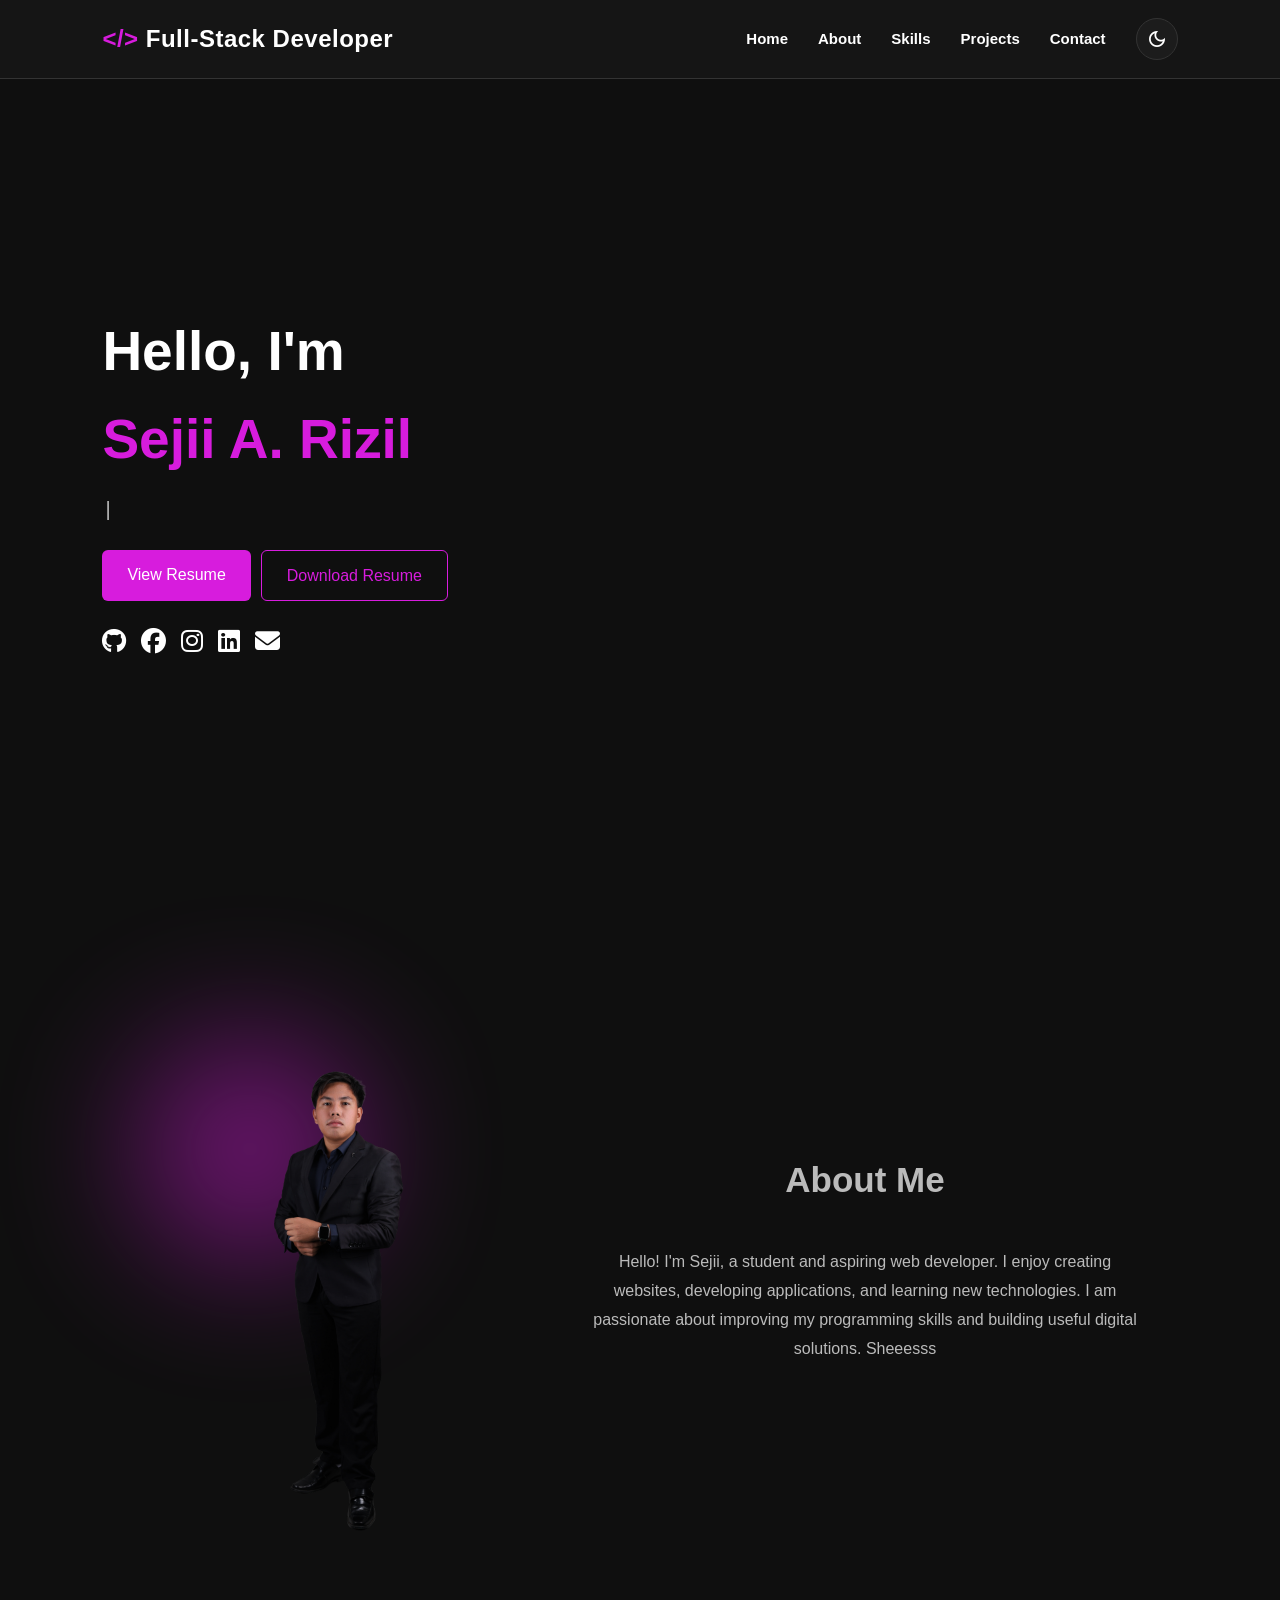
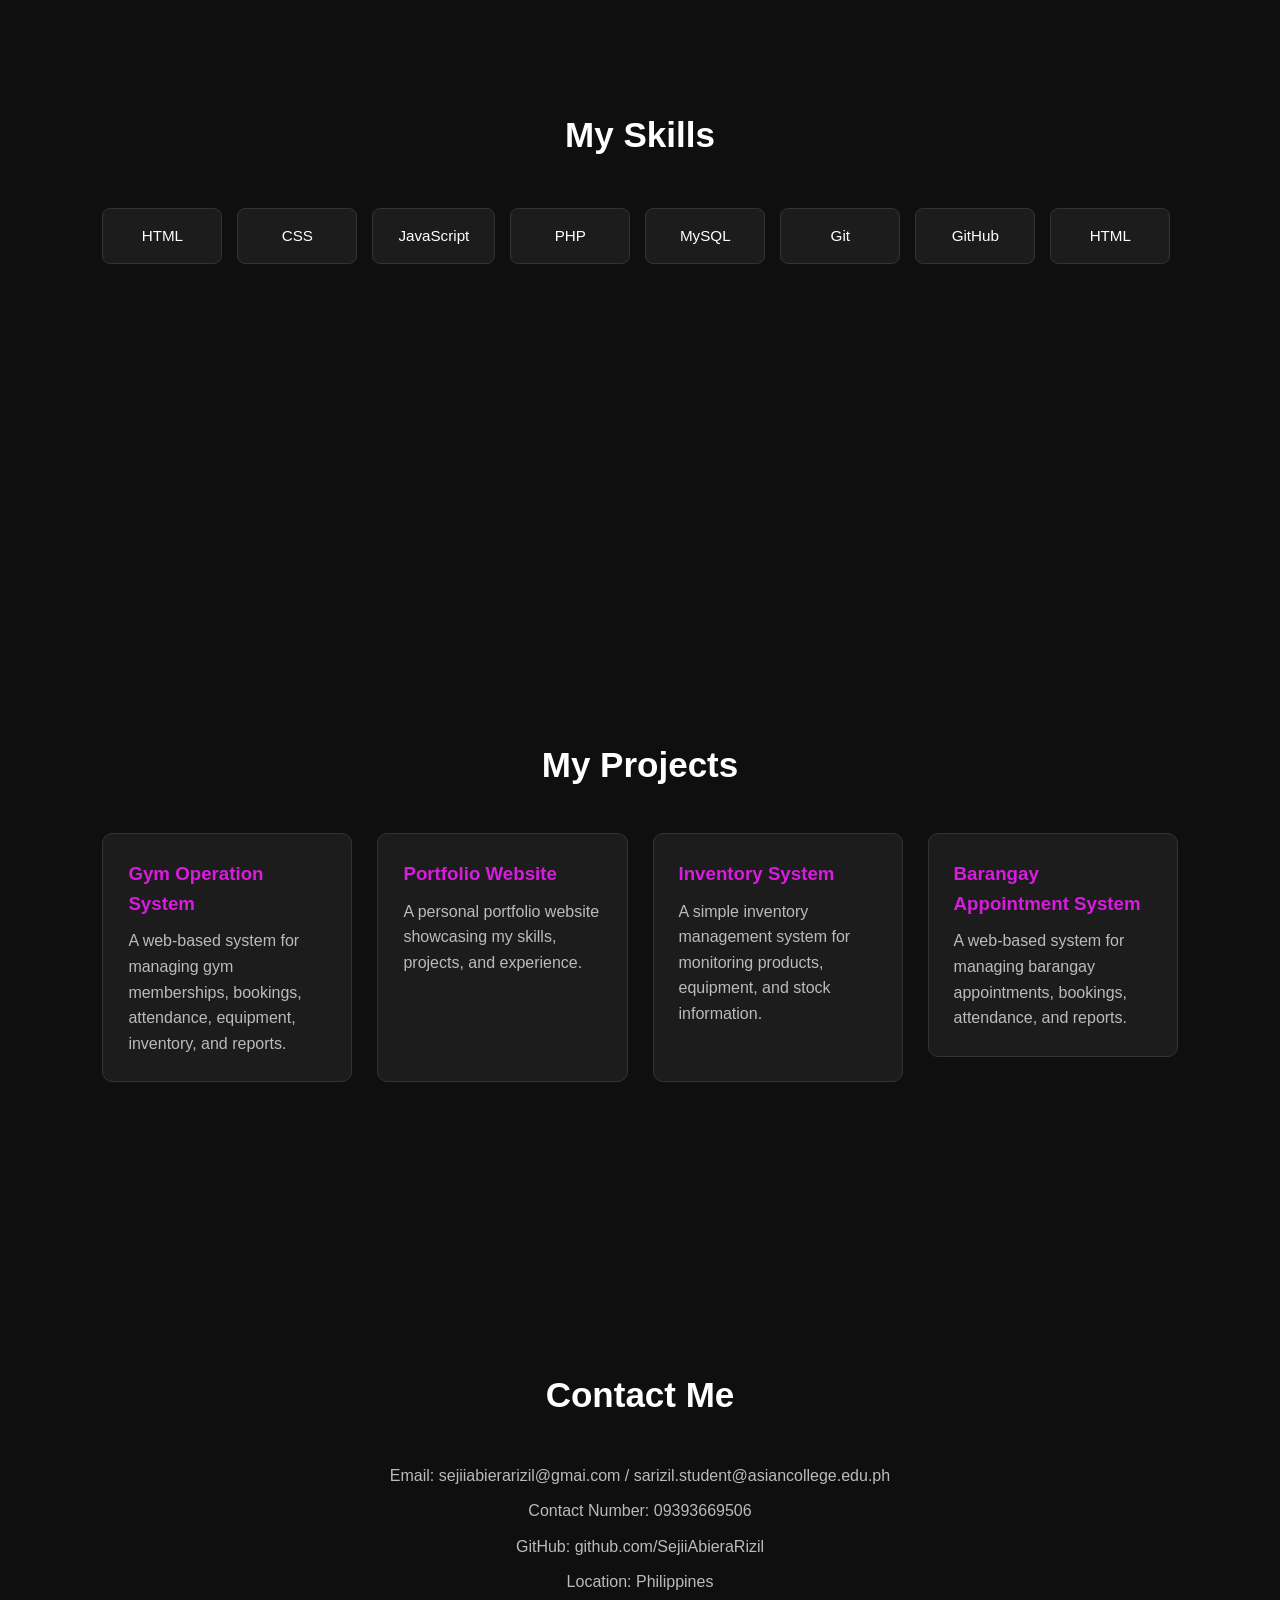
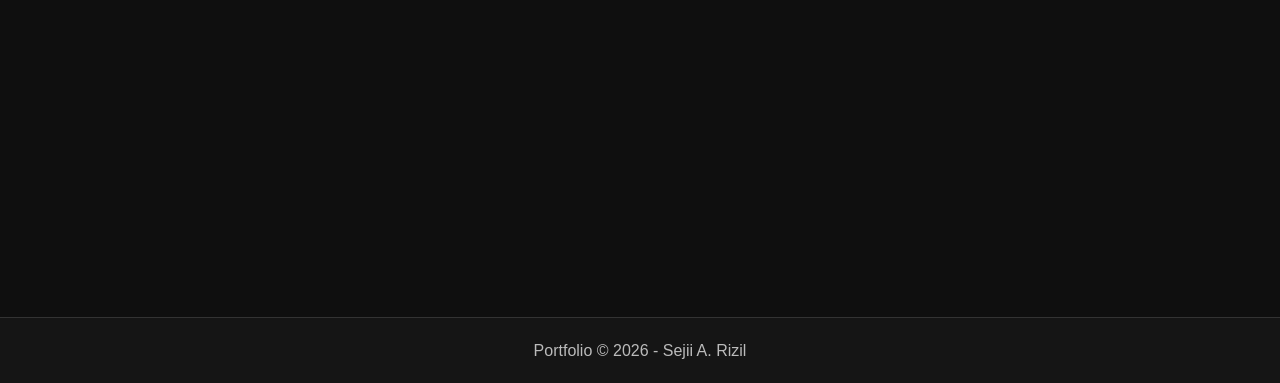
==== index.html @ bd54970d "added social links" ====
<!-- GitHub Pages deployment test 2-->
<!DOCTYPE html>
<html lang="en">
<head>
    <meta charset="UTF-8">
    <meta name="viewport" content="width=device-width, initial-scale=1.0">
    <title>SEJII A. RIZIL | Portfolio</title>

    <link rel="stylesheet" href="style.css">
    <!-- Material Symbols -->
    <link
        rel="stylesheet"
        href="https://fonts.googleapis.com/css2?family=Material+Symbols+Outlined:opsz,wght,FILL,GRAD@20..48,100..700,0..1,-50..200"
    >
    <link rel="stylesheet" href="https://cdnjs.cloudflare.com/ajax/libs/font-awesome/6.5.2/css/all.min.css">
</head>

<body>

    <!-- Navigation -->
    <header>
        <div class="logo"> <span>&lt;/&gt;</span> Full-Stack Developer</div>

        <nav>
            <b><a href="#home">Home</a></b>
            <b><a href="#about">About</a></b>
            <b><a href="#skills">Skills</a></b>
            <b><a href="#projects">Projects</a></b>
            <b><a href="#contact">Contact</a></b>

            <button
    id="theme-toggle"
    class="theme-toggle"
    title="Toggle light / dark mode"
    aria-label="Toggle light / dark mode"
>
    <span class="material-symbols-outlined icon-sun">
        light_mode
    </span>

    <span class="material-symbols-outlined icon-moon">
        dark_mode
    </span>
</button>
        </nav>
    </header>


    <!-- Home -->
<section class="hero" id="home">

    <div>

        <h1>
            Hello, I'm <br>
            <span>Sejii A. Rizil</span>
        </h1>

        <p>
            <span id="typing-text"></span>
            <span class="cursor">|</span>
        </p>

        <div class="resume-buttons">

            <a href="resume.html"
               class="btn"
               target="_blank">
                View Resume
            </a>

            <a href="assets/Sejii-Rizil-Resume.pdf"
               class="btn btn-secondary"
               download>
                Download Resume
            </a>

        </div>

        <div class="social-links">
    <a href="https://github.com/SejiiAbieraRizil"
       target="_blank"
       rel="noopener noreferrer"
       aria-label="GitHub">
        <i class="fa-brands fa-github"></i>
    </a>

    <a href="https://www.facebook.com/sejii.rizil"
       target="_blank"
       rel="noopener noreferrer"
       aria-label="Facebook">
        <i class="fa-brands fa-facebook"></i>
    </a>

    <a href="https://www.instagram.com/ezsurf.50/"
       target="_blank"
       rel="noopener noreferrer"
       aria-label="Instagram">
        <i class="fa-brands fa-instagram"></i>
    </a>

    <a href="https://www.linkedin.com/in/YOUR_USERNAME"
       target="_blank"
       rel="noopener noreferrer"
       aria-label="LinkedIn">
        <i class="fa-brands fa-linkedin"></i>
    </a>

    <a href="https://mail.google.com/"
       aria-label="Email">
        <i class="fa-solid fa-envelope"></i>
    </a>
</div>

    </div>

</section>


    <!-- About -->
    <section id="about">

        <div class="about">
            <div class="about-image">
                <img src="assets/images/Sejii-Business-Attire.png" alt="Profile Image">
            </div>

            <div class="about-text">
            <h2 class="section-title">
                About Me
            </h2>
            <p>
                Hello! I'm Sejii, a student and aspiring web developer.
                I enjoy creating websites, developing applications, and
                learning new technologies. I am passionate about improving
                my programming skills and building useful digital solutions. Sheeesss
            </p>
            </div>

        </div>

    </section>


    <!-- Skills -->
    <section id="skills">

        <h2 class="section-title">
            My Skills
        </h2>
    <div class="skills-container">
        <div class="skills">

            <!-- First set -->
            <div class="skill">HTML</div>
            <div class="skill">CSS</div>
            <div class="skill">JavaScript</div>
            <div class="skill">PHP</div>
            <div class="skill">MySQL</div>
            <div class="skill">Git</div>
            <div class="skill">GitHub</div>

            <!-- Duplicate set -->
            <div class="skill">HTML</div>
            <div class="skill">CSS</div>
            <div class="skill">JavaScript</div>
            <div class="skill">PHP</div>
            <div class="skill">MySQL</div>
            <div class="skill">Git</div>
            <div class="skill">GitHub</div>
            
        </div>
    </div>

    </section>


    <!-- Projects -->
    <section id="projects">

        <h2 class="section-title">
            My Projects
        </h2>

        <div class="projects">

            <a href="https://gymoperationsystem.infinityfreeapp.com/" target="_blank" class="project-link">

                <div class="project">

                    <h3>
                        Gym Operation System
                    </h3>

                    <p>
                        A web-based system for managing gym memberships,
                        bookings, attendance, equipment, inventory, and reports.
                    </p>

                </div>

            </a>


            <div class="project">

                <h3>
                    Portfolio Website
                </h3>

                <p>
                    A personal portfolio website showcasing my skills,
                    projects, and experience.
                </p>

            </div>


            <div class="project">

                <h3>
                    Inventory System
                </h3>

                <p>
                    A simple inventory management system for monitoring
                    products, equipment, and stock information.
                </p>

            </div>

            <a href="https://barangayappointmentsystem.infinityfreeapp.com/" target="_blank" class="project-link">

                <div class="project">

                    <h3>
                        Barangay Appointment System
                    </h3>

                    <p>
                        A web-based system for managing barangay appointments,
                        bookings, attendance, and reports.
                    </p>

                </div>

            </a>

        </div>

    </section>


    <!-- Contact -->
    <section id="contact">

        <h2 class="section-title">
            Contact Me
        </h2>

        <div class="contact">

            <p>
                Email: sejiiabierarizil@gmai.com / sarizil.student@asiancollege.edu.ph
            </p>

            <p>
                Contact Number: 09393669506
            </p>

            <p>
                GitHub: github.com/SejiiAbieraRizil
            </p>

            <p>
                Location: Philippines
            </p>

        </div>

    </section>


    <!-- Footer -->
    <footer>

        <p>
            Portfolio © 2026 - Sejii A. Rizil
        </p>

    </footer>
<script src="script.js"></script>
</body>
</html>
---- style.css ----
* {
    margin: 0;
    padding: 0;
    box-sizing: border-box;
    font-family: Arial, sans-serif;
    scroll-behavior: smooth;
}


/* =========================
   THEME COLORS
   ========================= */

:root {
    --bg-color: #0f0f0f;
    --text-color: white;
    --card-color: #1c1c1c;
    --header-color: #151515;
    --secondary-text: #bbb;
    --border-color: #333;

    --purple: rgb(215, 28, 221);
    --purple-hover: rgb(144, 19, 148);
}


/* LIGHT MODE */

body.light-mode {
    --bg-color: #ffffff;
    --text-color: #222222;
    --card-color: #f5f0f5;
    --header-color: #ffffff;
    --secondary-text: #555555;
    --border-color: #dddddd;

    --purple: rgb(180, 20, 185);
    --purple-hover: rgb(144, 19, 148);
}


/* =========================
   BODY
   ========================= */

body {
    background: var(--bg-color);
    color: var(--text-color);
    line-height: 1.6;
    transition: background 0.3s, color 0.3s;
}


/* =========================
   HEADER
   ========================= */

header {
    background: var(--header-color);

    padding: 18px 8%;

    display: flex;
    justify-content: space-between;
    align-items: center;

    position: sticky;
    top: 0;

    z-index: 1000;

    border-bottom: 1px solid var(--border-color);

    transition: background 0.3s, border-color 0.3s;
}


/* =========================
   LOGO
   ========================= */

.logo {
    font-size: 24px;
    font-weight: bold;

    color: var(--text-color);

    letter-spacing: 0.5px;
}

.logo span {
    color: var(--purple);
}


/* =========================
   NAVIGATION
   ========================= */

nav {
    display: flex;
    align-items: center;
    gap: 30px;
}

nav a {
    position: relative;

    color: var(--text-color);

    text-decoration: none;

    font-size: 15px;
    font-weight: 600;

    transition: 0.3s;
}

nav a:hover {
    color: var(--purple);
}


/* NAVIGATION UNDERLINE */

nav a::after {
    content: "";

    position: absolute;

    left: 0;
    bottom: -6px;

    width: 0;
    height: 2px;

    background: var(--purple);

    transition: 0.3s;
}

nav a:hover::after {
    width: 100%;
}


/* =========================
   THEME TOGGLE BUTTON
   ========================= */

.theme-toggle {
    width: 42px;
    height: 42px;

    border: 1px solid var(--border-color);
    border-radius: 50%;

    background: var(--card-color);
    color: var(--text-color);

    display: flex;
    align-items: center;
    justify-content: center;

    padding: 0;
    margin: 0;

    cursor: pointer;

    transition: 0.3s;
}

.theme-toggle:hover {
    background: var(--purple);
    border-color: var(--purple);
    color: white;

    transform: rotate(10deg);
}


/* MATERIAL SYMBOL ICON */

.theme-toggle .material-symbols-outlined {
    font-size: 22px;
    line-height: 1;

    display: flex;
    align-items: center;
    justify-content: center;
}


/* DARK MODE = MOON */

.theme-toggle .icon-sun {
    display: none;
}

.theme-toggle .icon-moon {
    display: flex;
}


/* LIGHT MODE = SUN */

body.light-mode .theme-toggle .icon-sun {
    display: flex;
}

body.light-mode .theme-toggle .icon-moon {
    display: none;
}


/* =========================
   SECTIONS
   ========================= */

section {
    padding: 80px 8%;
    min-height: 70vh;
}


/* =========================
   HOME
   ========================= */

.hero {
    min-height: 90vh;

    display: flex;

    justify-content: flex-start;
    align-items: center;

    text-align: left;

    padding-left: 8%;
}

.hero h1 {
    font-size: 55px;
    margin-bottom: 10px;
}

.hero h1 span {
    color: var(--purple);
}

.hero p {
    font-size: 20px;

    color: var(--secondary-text);

    margin-bottom: 25px;
}

.resume-buttons {
    display: flex;
    gap: 10px;
    flex-wrap: wrap;
}

.resume-buttons .btn {
    margin: 0;
}

/* View Resume */
.resume-buttons .btn:first-child {
    background: var(--purple);
    color: white;
}

/* Download Resume */
.resume-buttons .btn-secondary {
    background: transparent;
    color: var(--purple);
    border: 1px solid var(--purple);
}

.resume-buttons .btn-secondary:hover {
    background: var(--purple);
    color: white;
}

.social-links {
    display: flex;
    text-align: center;
    justify-content: flex-start;
    gap: 15px;
    padding-top: 20px;
}

.social-links a {
    color: var(--text-color);
    font-size: 25px;

    transition: 0.3s;
}

.social-links a:hover {
    color: var(--purple);
}


/* =========================
   TYPING TEXT
   ========================= */

#typing-text {
    font-weight: bold;
}

.cursor {
    display: inline-block;

    margin-left: 3px;

    animation: blink 0.7s infinite;
}

@keyframes blink {

    0%, 50% {
        opacity: 1;
    }

    51%, 100% {
        opacity: 0;
    }
}


/* =========================
   BUTTON
   ========================= */

.btn {
    display: inline-block;

    padding: 12px 25px;

    background: var(--purple);
    color: white;

    text-decoration: none;

    border-radius: 6px;

    transition: 0.3s;

    margin: 20px;
}

.btn:hover {
    background: var(--purple-hover);

    transform: translateY(-2px);
}


/* =========================
   SECTION TITLE
   ========================= */

.section-title {
    text-align: center;

    font-size: 35px;

    margin-bottom: 40px;
}


/* =========================
   ABOUT
   ========================= */

.about {
    display: flex;
    align-items: center;
    max-width: 1000px;
    gap: 50px;
    margin: 0 auto;
    text-align: center;
    color: var(--secondary-text);
}

.about-image {
    flex: 0 0 300px;
    margin-top: 70px;
}

.about-image::before {
    content: "";
    position: absolute;
    width: 220px;
    height: 220px;
    background: var(--purple);
    border-radius: 50%;
    filter: blur(70px);
    opacity: 0.5;
    z-index: 0;
    animation: glow 3s ease-in-out infinite alternate;
}

@keyframes glow {
    from {
        transform: scale(0.9);
        opacity: 0.4;
    }

    to {
        transform: scale(1.1);
        opacity: 0.7;
    }
}

.about-image img {
    position: relative;
    z-index: 1;
    width: 400px;
    height: 500px;
    object-fit: contain;
}

.about-text {
    flex: 1;
}

.about-text p {
    line-height: 1.8;
    color: var(--secondary-text);
}


/* =========================
   SKILLS
   ========================= */

.skills-container {
    width: 100%;
    overflow: hidden;
    padding: 5px 0;
}

.skills {
    display: flex;
    flex-wrap: nowrap;
    justify-content: flex-start;

    gap: 15px;

    width: max-content;

    animation: marquee 20s linear infinite;
}

.skill {
    display: flex;
    align-items: center;
    justify-content: center;

    background: var(--card-color);

    padding: 15px 25px;

    border-radius: 8px;

    border: 1px solid var(--border-color);

    min-width: 120px;

    color: var(--text-color);

    font-size: 0.95rem;
    font-weight: 500;

    flex-shrink: 0;

    transition: 0.3s;
}

.skill:hover {
    border-color: var(--purple);
    transform: translateY(-3px);
}

.skills:hover {
    animation-play-state: paused;
}

@keyframes marquee {
    from {
        transform: translateX(0);
    }

    to {
        transform: translateX(calc(-50% - 7.5px));
    }
}


/* =========================
   PROJECTS
   ========================= */

.projects {
    display: grid;

    grid-template-columns:
        repeat(auto-fit, minmax(250px, 1fr));

    gap: 25px;
}

.project {
    background: var(--card-color);

    padding: 25px;

    border-radius: 10px;

    border: 1px solid var(--border-color);

    transition: 0.3s;
}

.project:hover {
    border-color: var(--purple);

    transform: translateY(-5px);
}

.project h3 {
    color: var(--purple);

    margin-bottom: 10px;
}

.project p {
    color: var(--secondary-text);
}


/* PROJECT LINKS */

.project-link,
.project-link:hover,
.project-link:visited,
.project-link:active {

    text-decoration: none;

    color: inherit;
}


/* =========================
   CONTACT
   ========================= */

.contact {
    text-align: center;
}

.contact p {
    margin: 10px 0;

    color: var(--secondary-text);
}


/* =========================
   FOOTER
   ========================= */

footer {
    background: var(--header-color);

    text-align: center;

    padding: 20px;

    color: var(--secondary-text);

    border-top: 1px solid var(--border-color);
}


/* =========================
   MOBILE
   ========================= */

@media (max-width: 700px) {

    header {
        flex-direction: column;

        gap: 15px;
    }

    nav {
        gap: 15px;

        flex-wrap: wrap;

        justify-content: center;
    }

    nav a {
        font-size: 14px;
    }

    .hero h1 {
        font-size: 40px;
    }

    .theme-toggle {
        width: 38px;
        height: 38px;
    }

    .theme-toggle .material-symbols-outlined {
        font-size: 20px;
    }
}
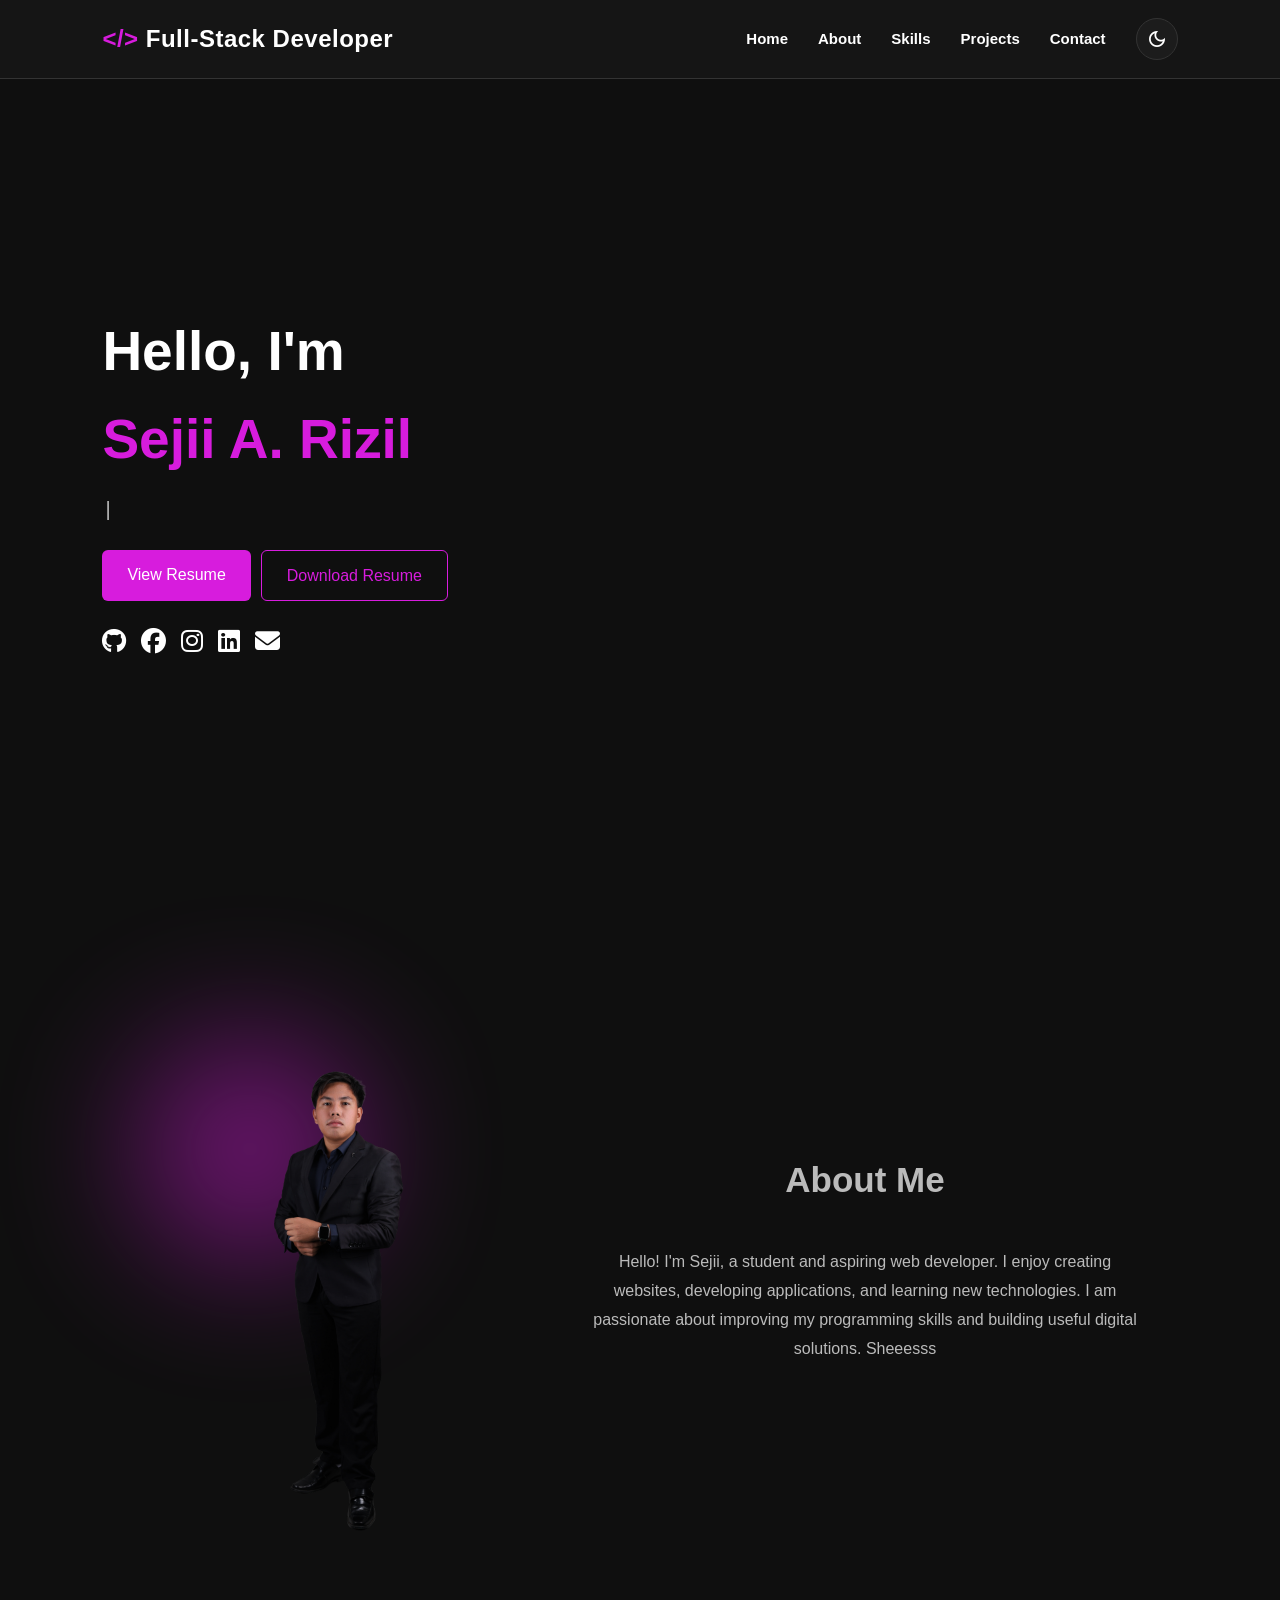
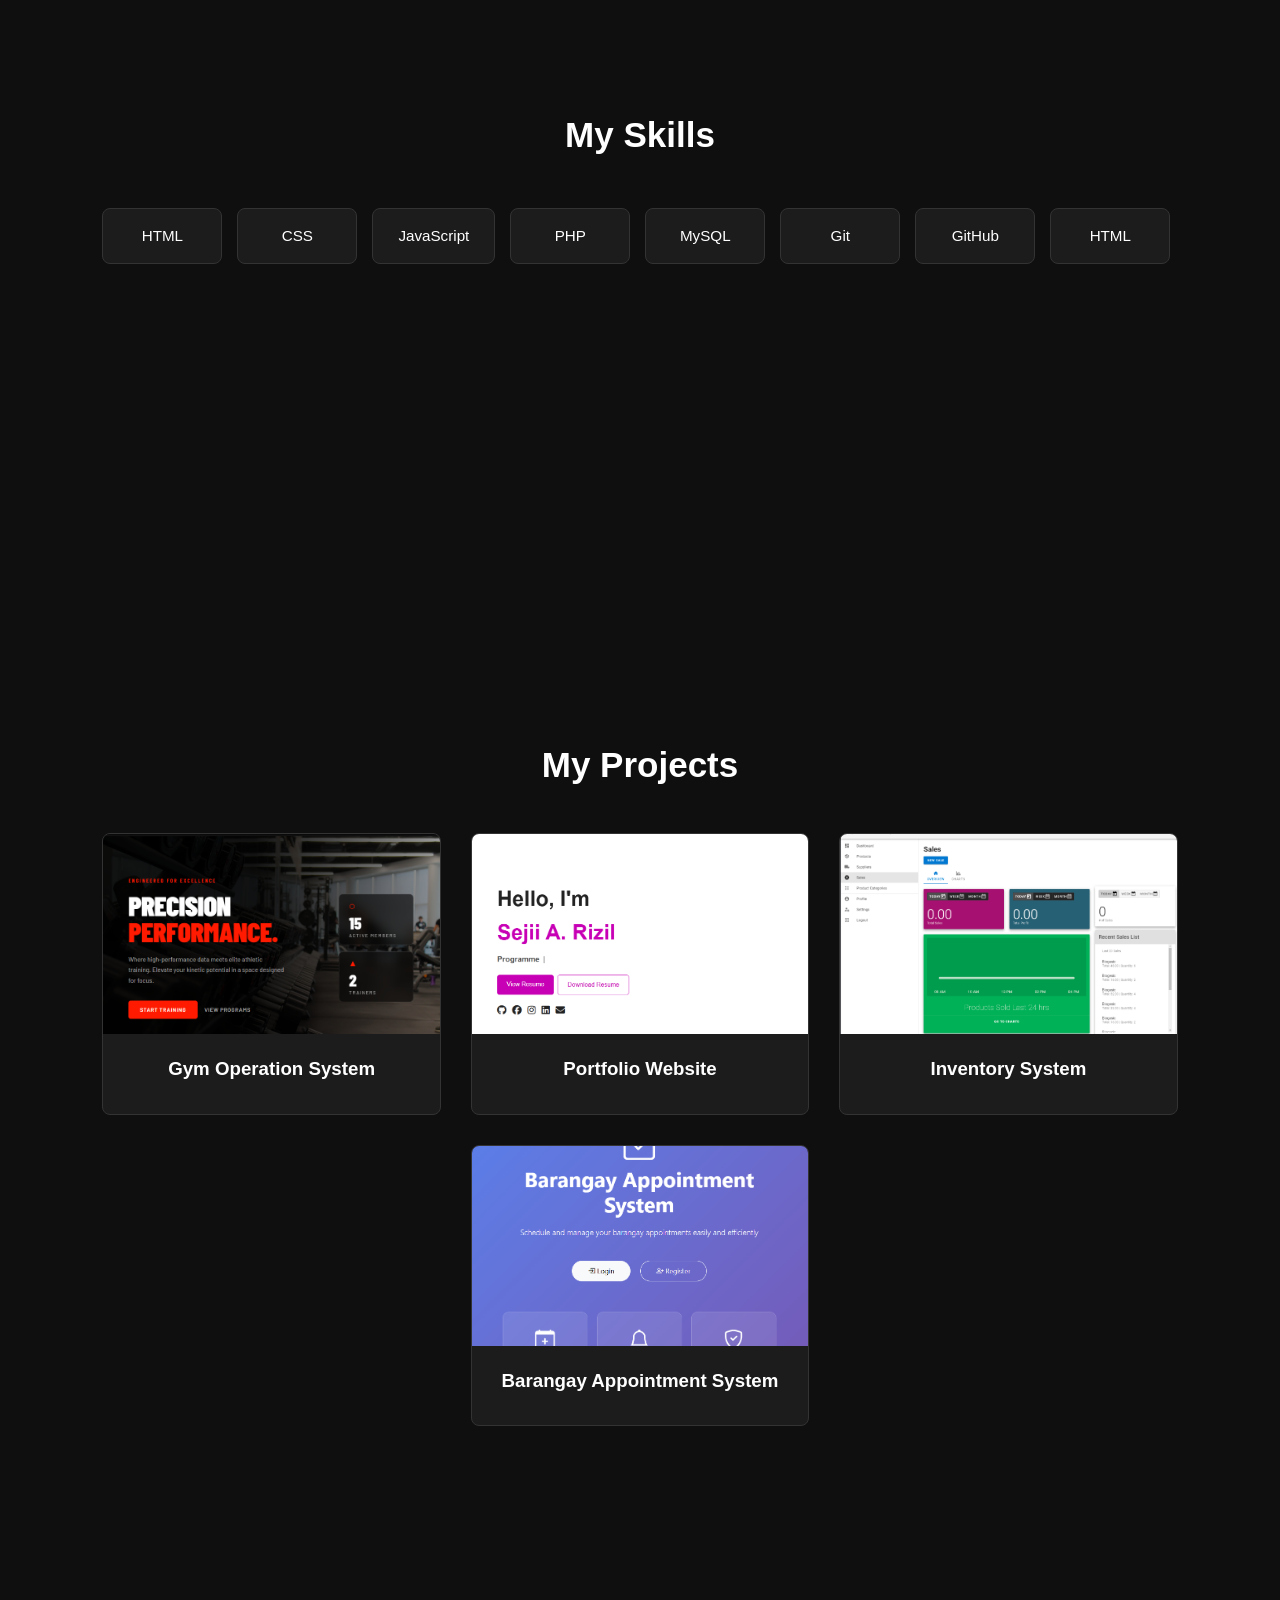
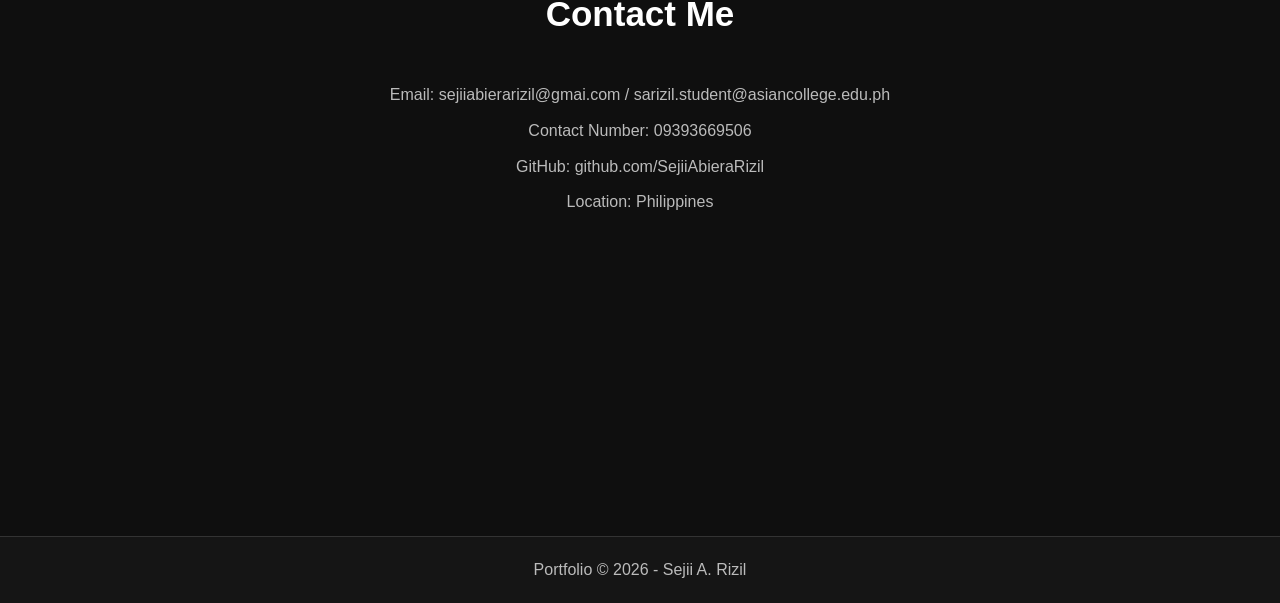
==== commit e435077a: "updated to modern project UI" ====
--- a/index.html
+++ b/index.html
@@ -184,63 +184,68 @@
 
         <div class="projects">
 
-            <a href="https://gymoperationsystem.infinityfreeapp.com/" target="_blank" class="project-link">
+
 
                 <div class="project">
 
-                    <h3>
-                        Gym Operation System
-                    </h3>
-
-                    <p>
-                        A web-based system for managing gym memberships,
-                        bookings, attendance, equipment, inventory, and reports.
-                    </p>
-
-                </div>
-
-            </a>
+                    <img src="assets/images/gym-operation-system.png" alt="Gym Operation System">
+                    
+                    <div class="project-context">
+
+                        <a href="https://gymoperationsystem.infinityfreeapp.com/"
+                        target="_blank"
+                        class="project-link">
+
+                            <h3>
+                                Gym Operation System
+                            </h3>
+                        </a>
+
+                    </div>
+
+                </div>
 
 
             <div class="project">
+
+                <img src="assets/images/portfolio-website.png" alt="Portfolio Website">
+
+                <div class="project-context">
 
                 <h3>
                     Portfolio Website
                 </h3>
 
-                <p>
-                    A personal portfolio website showcasing my skills,
-                    projects, and experience.
-                </p>
+                </div>
 
             </div>
 
 
             <div class="project">
+
+                <img src="assets/images/inventory-system.png" alt="Inventory System">
+
+                <div class="project-context">
 
                 <h3>
                     Inventory System
                 </h3>
 
-                <p>
-                    A simple inventory management system for monitoring
-                    products, equipment, and stock information.
-                </p>
+                </div>
 
             </div>
 
             <a href="https://barangayappointmentsystem.infinityfreeapp.com/" target="_blank" class="project-link">
 
                 <div class="project">
+
+                    <img src="assets/images/barangay-appointment-system.png" alt="Barangay Appointment System">
+
+                    <div class="project-context">
 
                     <h3>
                         Barangay Appointment System
                     </h3>
-
-                    <p>
-                        A web-based system for managing barangay appointments,
-                        bookings, attendance, and reports.
-                    </p>
 
                 </div>
 
--- a/style.css
+++ b/style.css
@@ -509,40 +509,56 @@
 
 .projects {
     display: grid;
-
-    grid-template-columns:
-        repeat(auto-fit, minmax(250px, 1fr));
-
-    gap: 25px;
+    grid-template-columns: repeat(3, 1fr);
+    gap: 30px;
 }
 
 .project {
     background: var(--card-color);
-
-    padding: 25px;
-
-    border-radius: 10px;
-
     border: 1px solid var(--border-color);
-
-    transition: 0.3s;
-}
-
-.project:hover {
-    border-color: var(--purple);
-
-    transform: translateY(-5px);
-}
-
-.project h3 {
+    border-radius: 8px;
+    overflow: hidden;
+    height: 100%;
+    transition: 0.3s ease;
+}
+
+.project img {
+    width: 100%;
+    height: 200px;
+    object-fit: cover;
+    display: block;
+    transition: transform 0.3s ease;
+}
+
+.project:hover img {
+    transform: scale(1.1);
+}
+
+.project-context {
+    padding: 20px;
+    display: flex;
+    text-align: center;
+    flex-direction: column;
+}
+
+/* Title */
+.project-context h3 {
+    color: var(--text-color);
+    margin-bottom: 10px;
+    transition: color 0.3s ease;
+}
+
+/* Title turns purple when hovering the link */
+.project-context h3:hover {
     color: var(--purple);
-
-    margin-bottom: 10px;
-}
-
-.project p {
+}
+
+/* Description */
+.project-context p {
     color: var(--secondary-text);
 }
+
+
 
 
 /* PROJECT LINKS */
@@ -551,12 +567,9 @@
 .project-link:hover,
 .project-link:visited,
 .project-link:active {
-
     text-decoration: none;
-
     color: inherit;
 }
-
 
 /* =========================
    CONTACT
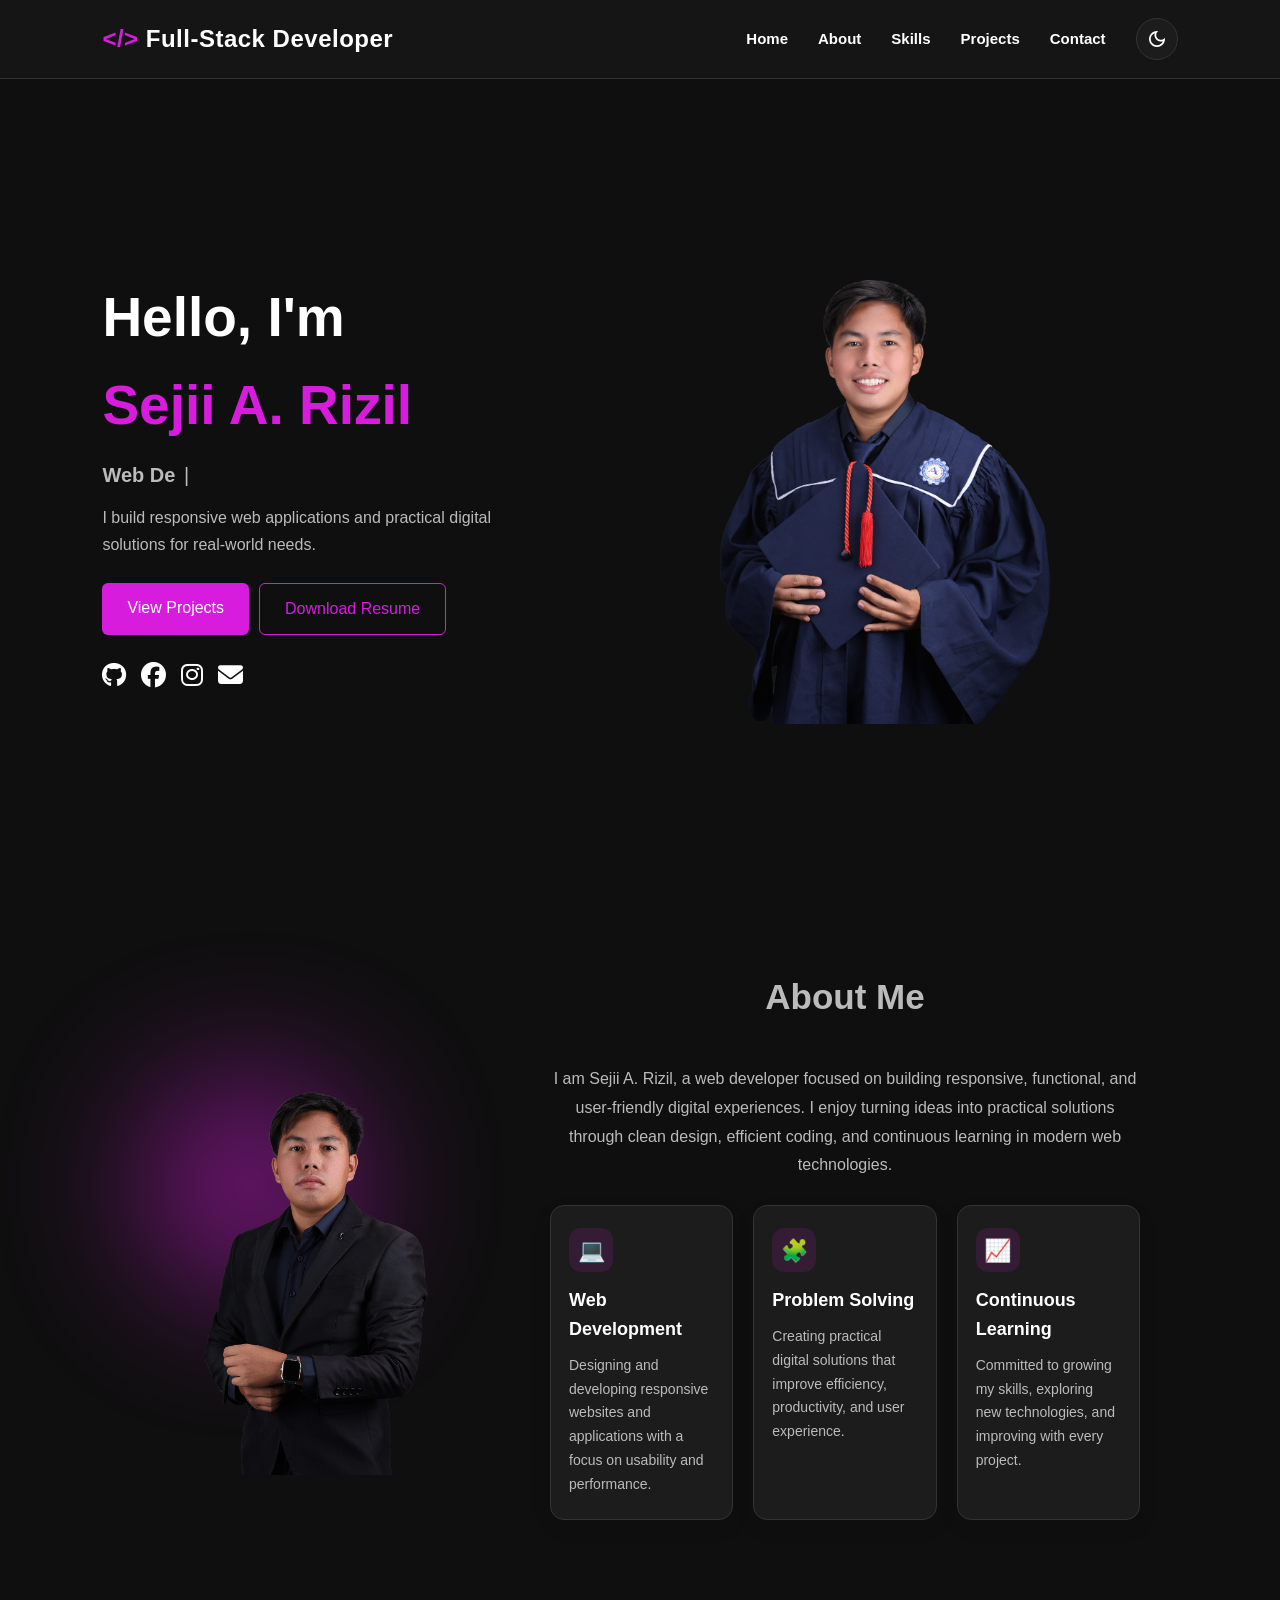
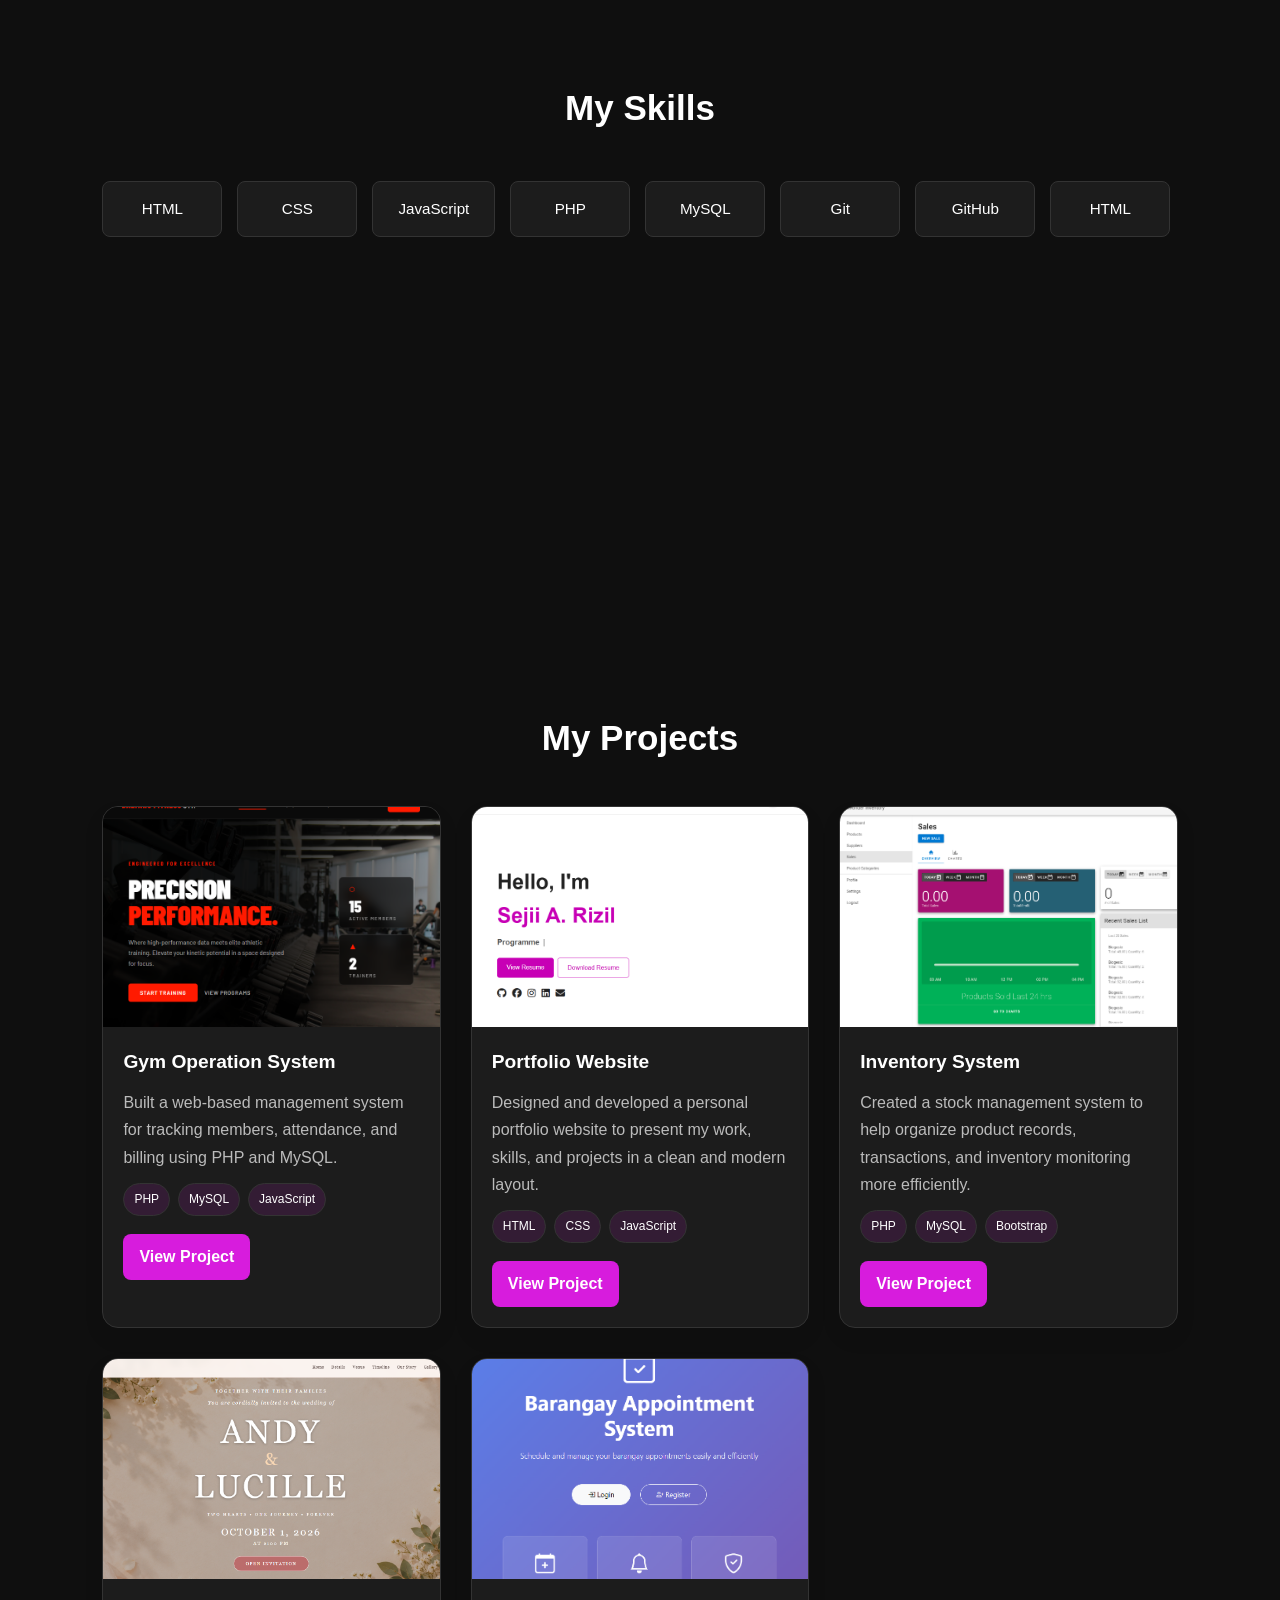
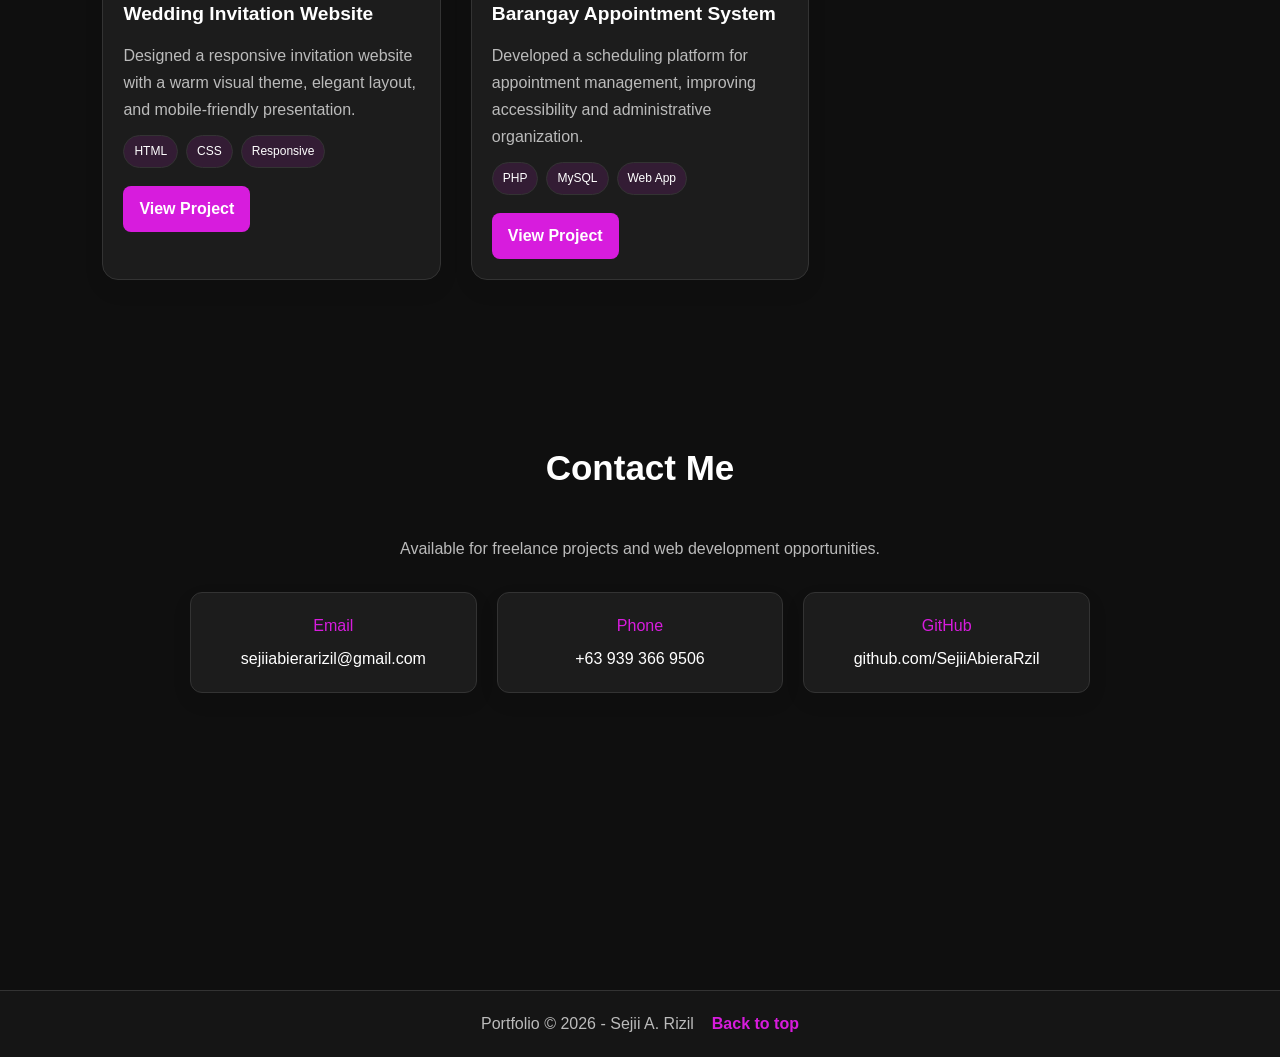
==== commit 80adc175: "update UX" ====
--- a/index.html
+++ b/index.html
@@ -61,12 +61,16 @@
             <span class="cursor">|</span>
         </p>
 
+        <p class="hero-description">
+            I build responsive web applications and practical digital 
+            <br>solutions for real-world needs.
+        </p>
+
         <div class="resume-buttons">
 
-            <a href="resume.html"
-               class="btn"
-               target="_blank">
-                View Resume
+                <a href="#projects"
+                    class="btn">
+                View Projects
             </a>
 
             <a href="assets/Sejii-Rizil-Resume.pdf"
@@ -99,19 +103,16 @@
         <i class="fa-brands fa-instagram"></i>
     </a>
 
-    <a href="https://www.linkedin.com/in/YOUR_USERNAME"
-       target="_blank"
-       rel="noopener noreferrer"
-       aria-label="LinkedIn">
-        <i class="fa-brands fa-linkedin"></i>
-    </a>
-
-    <a href="https://mail.google.com/"
+    <a href="mailto:sejiiabierarizil@gmail.com"
        aria-label="Email">
         <i class="fa-solid fa-envelope"></i>
     </a>
 </div>
 
+    </div>
+
+    <div class="hero-image">
+        <img src="assets/images/sejii-toga.png" alt="Profile Image">
     </div>
 
 </section>
@@ -130,11 +131,31 @@
                 About Me
             </h2>
             <p>
-                Hello! I'm Sejii, a student and aspiring web developer.
-                I enjoy creating websites, developing applications, and
-                learning new technologies. I am passionate about improving
-                my programming skills and building useful digital solutions. Sheeesss
+                I am Sejii A. Rizil, a web developer focused on building responsive, functional, 
+                and user-friendly digital experiences. I enjoy turning ideas into practical 
+                solutions through clean design, efficient coding, and continuous learning in 
+                modern web technologies.
             </p>
+
+            <div class="card-container">
+                <div class="info-card">
+                    <span class="card-icon">💻</span>
+                    <h3>Web Development</h3>
+                    <p>Designing and developing responsive websites and applications with a focus on usability and performance.</p>
+                </div>
+
+                <div class="info-card">
+                    <span class="card-icon">🧩</span>
+                    <h3>Problem Solving</h3>
+                    <p>Creating practical digital solutions that improve efficiency, productivity, and user experience.</p>
+                </div>
+
+                <div class="info-card">
+                    <span class="card-icon">📈</span>
+                    <h3>Continuous Learning</h3>
+                    <p>Committed to growing my skills, exploring new technologies, and improving with every project.</p>
+                </div>
+            </div>
             </div>
 
         </div>
@@ -184,73 +205,115 @@
 
         <div class="projects">
 
-
-
-                <div class="project">
-
-                    <img src="assets/images/gym-operation-system.png" alt="Gym Operation System">
-                    
-                    <div class="project-context">
-
-                        <a href="https://gymoperationsystem.infinityfreeapp.com/"
-                        target="_blank"
-                        class="project-link">
-
-                            <h3>
-                                Gym Operation System
-                            </h3>
-                        </a>
-
-                    </div>
-
-                </div>
-
-
-            <div class="project">
-
+            <div class="project">
+                <img src="assets/images/gym-operation-system.png" alt="Gym Operation System">
+
+                <div class="project-context">
+                    <h3>Gym Operation System</h3>
+                    <p>
+                        Built a web-based management system for tracking members, attendance,
+                        and billing using PHP and MySQL.
+                    </p>
+
+                    <div class="project-tags">
+                        <span>PHP</span>
+                        <span>MySQL</span>
+                        <span>JavaScript</span>
+                    </div>
+
+                    <a href="https://gymoperationsystem.infinityfreeapp.com/" target="_blank" class="project-link">
+                        View Project
+                    </a>
+                </div>
+            </div>
+
+            <div class="project">
                 <img src="assets/images/portfolio-website.png" alt="Portfolio Website">
 
                 <div class="project-context">
-
-                <h3>
-                    Portfolio Website
-                </h3>
-
-                </div>
-
-            </div>
-
-
-            <div class="project">
-
+                    <h3>Portfolio Website</h3>
+                    <p>
+                        Designed and developed a personal portfolio website to present my work,
+                        skills, and projects in a clean and modern layout.
+                    </p>
+
+                    <div class="project-tags">
+                        <span>HTML</span>
+                        <span>CSS</span>
+                        <span>JavaScript</span>
+                    </div>
+
+                    <a href="#home" class="project-link">
+                        View Project
+                    </a>
+                </div>
+            </div>
+
+            <div class="project">
                 <img src="assets/images/inventory-system.png" alt="Inventory System">
 
                 <div class="project-context">
-
-                <h3>
-                    Inventory System
-                </h3>
-
-                </div>
-
-            </div>
-
-            <a href="https://barangayappointmentsystem.infinityfreeapp.com/" target="_blank" class="project-link">
-
-                <div class="project">
-
-                    <img src="assets/images/barangay-appointment-system.png" alt="Barangay Appointment System">
-
-                    <div class="project-context">
-
-                    <h3>
-                        Barangay Appointment System
-                    </h3>
-
-                </div>
-
-            </a>
-
+                    <h3>Inventory System</h3>
+                    <p>
+                        Created a stock management system to help organize product records,
+                        transactions, and inventory monitoring more efficiently.
+                    </p>
+
+                    <div class="project-tags">
+                        <span>PHP</span>
+                        <span>MySQL</span>
+                        <span>Bootstrap</span>
+                    </div>
+
+                    <a href="#projects" class="project-link">
+                        View Project
+                    </a>
+                </div>
+            </div>
+
+            <div class="project">
+                <img src="assets/images/Wedding-Invitation-Website.png" alt="Wedding Invitation Website">
+
+                <div class="project-context">
+                    <h3>Wedding Invitation Website</h3>
+                    <p>
+                        Designed a responsive invitation website with a warm visual theme,
+                        elegant layout, and mobile-friendly presentation.
+                    </p>
+
+                    <div class="project-tags">
+                        <span>HTML</span>
+                        <span>CSS</span>
+                        <span>Responsive</span>
+                    </div>
+
+                    <a href="https://sejiiabierarizil.github.io/Andy-and-Lucille-Wedding-Invitation/" target="_blank" class="project-link">
+                        View Project
+                    </a>
+                </div>
+            </div>
+
+            <div class="project">
+                <img src="assets/images/barangay-appointment-system.png" alt="Barangay Appointment System">
+
+                <div class="project-context">
+                    <h3>Barangay Appointment System</h3>
+                    <p>
+                        Developed a scheduling platform for appointment management, improving
+                        accessibility and administrative organization.
+                    </p>
+
+                    <div class="project-tags">
+                        <span>PHP</span>
+                        <span>MySQL</span>
+                        <span>Web App</span>
+                    </div>
+
+                    <a href="https://barangayappointmentsystem.infinityfreeapp.com/" target="_blank" class="project-link">
+                        View Project
+                    </a>
+                </div>
+            </div>
         </div>
 
     </section>
@@ -264,23 +327,24 @@
         </h2>
 
         <div class="contact">
-
-            <p>
-                Email: sejiiabierarizil@gmai.com / sarizil.student@asiancollege.edu.ph
-            </p>
-
-            <p>
-                Contact Number: 09393669506
-            </p>
-
-            <p>
-                GitHub: github.com/SejiiAbieraRizil
-            </p>
-
-            <p>
-                Location: Philippines
-            </p>
-
+            <p>Available for freelance projects and web development opportunities.</p>
+
+            <div class="contact-grid">
+                <div class="contact-item">
+                    <span>Email</span>
+                    <a href="mailto:sejiiabierarizil@gmail.com">sejiiabierarizil@gmail.com</a>
+                </div>
+
+                <div class="contact-item">
+                    <span>Phone</span>
+                    <a href="tel:+639393669506">+63 939 366 9506</a>
+                </div>
+
+                <div class="contact-item">
+                    <span>GitHub</span>
+                    <a href="https://github.com/SejiiAbieraRizil" target="_blank">github.com/SejiiAbieraRzil</a>
+                </div>
+            </div>
         </div>
 
     </section>
@@ -292,6 +356,8 @@
         <p>
             Portfolio © 2026 - Sejii A. Rizil
         </p>
+
+        <a href="#home" class="back-to-top">Back to top</a>
 
     </footer>
 <script src="script.js"></script>
--- a/style.css
+++ b/style.css
@@ -229,14 +229,11 @@
 
 .hero {
     min-height: 90vh;
-
-    display: flex;
-
+    display: flex;
     justify-content: flex-start;
     align-items: center;
-
+    gap: clamp(120px, 16vw, 220px);
     text-align: left;
-
     padding-left: 8%;
 }
 
@@ -255,6 +252,25 @@
     color: var(--secondary-text);
 
     margin-bottom: 25px;
+}
+
+.hero-description {
+    max-width: 520px;
+    font-size: 16px !important;
+    line-height: 1.7;
+    margin-top: -12px;
+}
+
+.hero-image {
+    display: flex;
+    flex-direction: column;
+}
+
+.hero-image img {
+    width: 360px;
+    height: 480px;
+    object-fit: cover;
+    object-position: 76% center;
 }
 
 .resume-buttons {
@@ -389,7 +405,7 @@
 }
 
 .about-image {
-    flex: 0 0 300px;
+    flex: 0 0 360px;
     margin-top: 70px;
 }
 
@@ -421,17 +437,68 @@
 .about-image img {
     position: relative;
     z-index: 1;
-    width: 400px;
-    height: 500px;
+    width: 360px;
+    height: 400px;
     object-fit: contain;
+    object-position: center;
 }
 
 .about-text {
-    flex: 1;
+    display: flex;
+    flex-direction: column;
+    justify-content: center;
 }
 
 .about-text p {
     line-height: 1.8;
+    color: var(--secondary-text);
+}
+
+.card-container {
+    display: grid;
+    grid-template-columns: repeat(3, minmax(0, 1fr));
+    gap: 20px;
+    margin-top: 25px;
+}
+
+.info-card {
+    background: var(--card-color);
+    border: 1px solid var(--border-color);
+    border-radius: 14px;
+    padding: 22px 18px;
+    text-align: left;
+    color: var(--text-color);
+    transition: transform 0.3s ease, border-color 0.3s ease, box-shadow 0.3s ease;
+    box-shadow: 0 8px 20px rgba(0, 0, 0, 0.08);
+}
+
+.info-card:hover {
+    transform: translateY(-4px);
+    border-color: var(--purple);
+    box-shadow: 0 12px 24px rgba(215, 28, 221, 0.15);
+}
+
+.card-icon {
+    display: inline-flex;
+    align-items: center;
+    justify-content: center;
+    width: 44px;
+    height: 44px;
+    border-radius: 12px;
+    background: rgba(215, 28, 221, 0.12);
+    font-size: 22px;
+    margin-bottom: 14px;
+}
+
+.info-card h3 {
+    font-size: 18px;
+    margin-bottom: 10px;
+    color: var(--text-color);
+}
+
+.info-card p {
+    font-size: 14px;
+    line-height: 1.7;
     color: var(--secondary-text);
 }
 
@@ -509,66 +576,91 @@
 
 .projects {
     display: grid;
-    grid-template-columns: repeat(3, 1fr);
+    grid-template-columns: repeat(3, minmax(0, 1fr));
     gap: 30px;
 }
 
 .project {
     background: var(--card-color);
     border: 1px solid var(--border-color);
-    border-radius: 8px;
+    border-radius: 16px;
     overflow: hidden;
     height: 100%;
-    transition: 0.3s ease;
+    transition: transform 0.3s ease, border-color 0.3s ease, box-shadow 0.3s ease;
+    box-shadow: 0 10px 20px rgba(0, 0, 0, 0.08);
+}
+
+.project:hover {
+    transform: translateY(-5px);
+    border-color: var(--purple);
+    box-shadow: 0 12px 25px rgba(215, 28, 221, 0.15);
 }
 
 .project img {
     width: 100%;
-    height: 200px;
+    height: 220px;
     object-fit: cover;
     display: block;
     transition: transform 0.3s ease;
 }
 
 .project:hover img {
-    transform: scale(1.1);
+    transform: scale(1.04);
 }
 
 .project-context {
     padding: 20px;
     display: flex;
-    text-align: center;
     flex-direction: column;
-}
-
-/* Title */
+    text-align: left;
+    gap: 12px;
+}
+
 .project-context h3 {
     color: var(--text-color);
-    margin-bottom: 10px;
-    transition: color 0.3s ease;
-}
-
-/* Title turns purple when hovering the link */
-.project-context h3:hover {
-    color: var(--purple);
-}
-
-/* Description */
+    font-size: 1.2rem;
+    margin: 0;
+}
+
 .project-context p {
     color: var(--secondary-text);
-}
-
-
-
-
-/* PROJECT LINKS */
-
-.project-link,
-.project-link:hover,
-.project-link:visited,
-.project-link:active {
+    line-height: 1.7;
+    margin: 0;
+}
+
+.project-tags {
+    display: flex;
+    flex-wrap: wrap;
+    gap: 8px;
+}
+
+.project-tags span {
+    background: rgba(215, 28, 221, 0.12);
+    border: 1px solid var(--border-color);
+    border-radius: 999px;
+    padding: 6px 10px;
+    font-size: 12px;
+    color: var(--text-color);
+}
+
+.project-link {
+    display: inline-flex;
+    align-items: center;
+    justify-content: center;
+    width: fit-content;
+    margin-top: 6px;
+    padding: 10px 16px;
+    background: var(--purple);
+    color: white;
     text-decoration: none;
-    color: inherit;
+    border-radius: 8px;
+    font-weight: 600;
+    transition: background 0.3s ease, transform 0.3s ease;
+}
+
+.project-link:hover {
+    background: var(--purple-hover);
+    transform: translateY(-1px);
 }
 
 /* =========================
@@ -577,11 +669,44 @@
 
 .contact {
     text-align: center;
+    max-width: 900px;
+    margin: 0 auto;
+}
+
+.contact-grid {
+    display: grid;
+    grid-template-columns: repeat(auto-fit, minmax(250px, 1fr));
+    gap: 20px;
+    margin-top: 30px;
+}
+
+.contact-item {
+    background: var(--card-color);
+    border: 1px solid var(--border-color);
+    border-radius: 12px;
+    padding: 20px;
+    transition: transform 0.3s ease, border-color 0.3s ease, box-shadow 0.3s ease;
+    box-shadow: 0 8px 20px rgba(0, 0, 0, 0.08);
+}
+
+.contact-item span{
+    display: block;
+    color: var(--purple);
+    font-weight: 600px;
+    margin-bottom: 8px;
+}
+
+.contact-item a {
+    color: var(--text-color);
+    text-decoration: none;
+}
+
+.contact-item a:hover {
+    color: var(--purple);
 }
 
 .contact p {
     margin: 10px 0;
-
     color: var(--secondary-text);
 }
 
@@ -597,9 +722,26 @@
 
     padding: 20px;
 
+    display: flex;
+    align-items: center;
+    justify-content: center;
+    gap: 18px;
+    flex-wrap: wrap;
+
     color: var(--secondary-text);
 
     border-top: 1px solid var(--border-color);
+}
+
+.back-to-top {
+    color: var(--purple);
+    text-decoration: none;
+    font-weight: 600;
+    transition: color 0.3s ease;
+}
+
+.back-to-top:hover {
+    color: var(--purple-hover);
 }
 
 
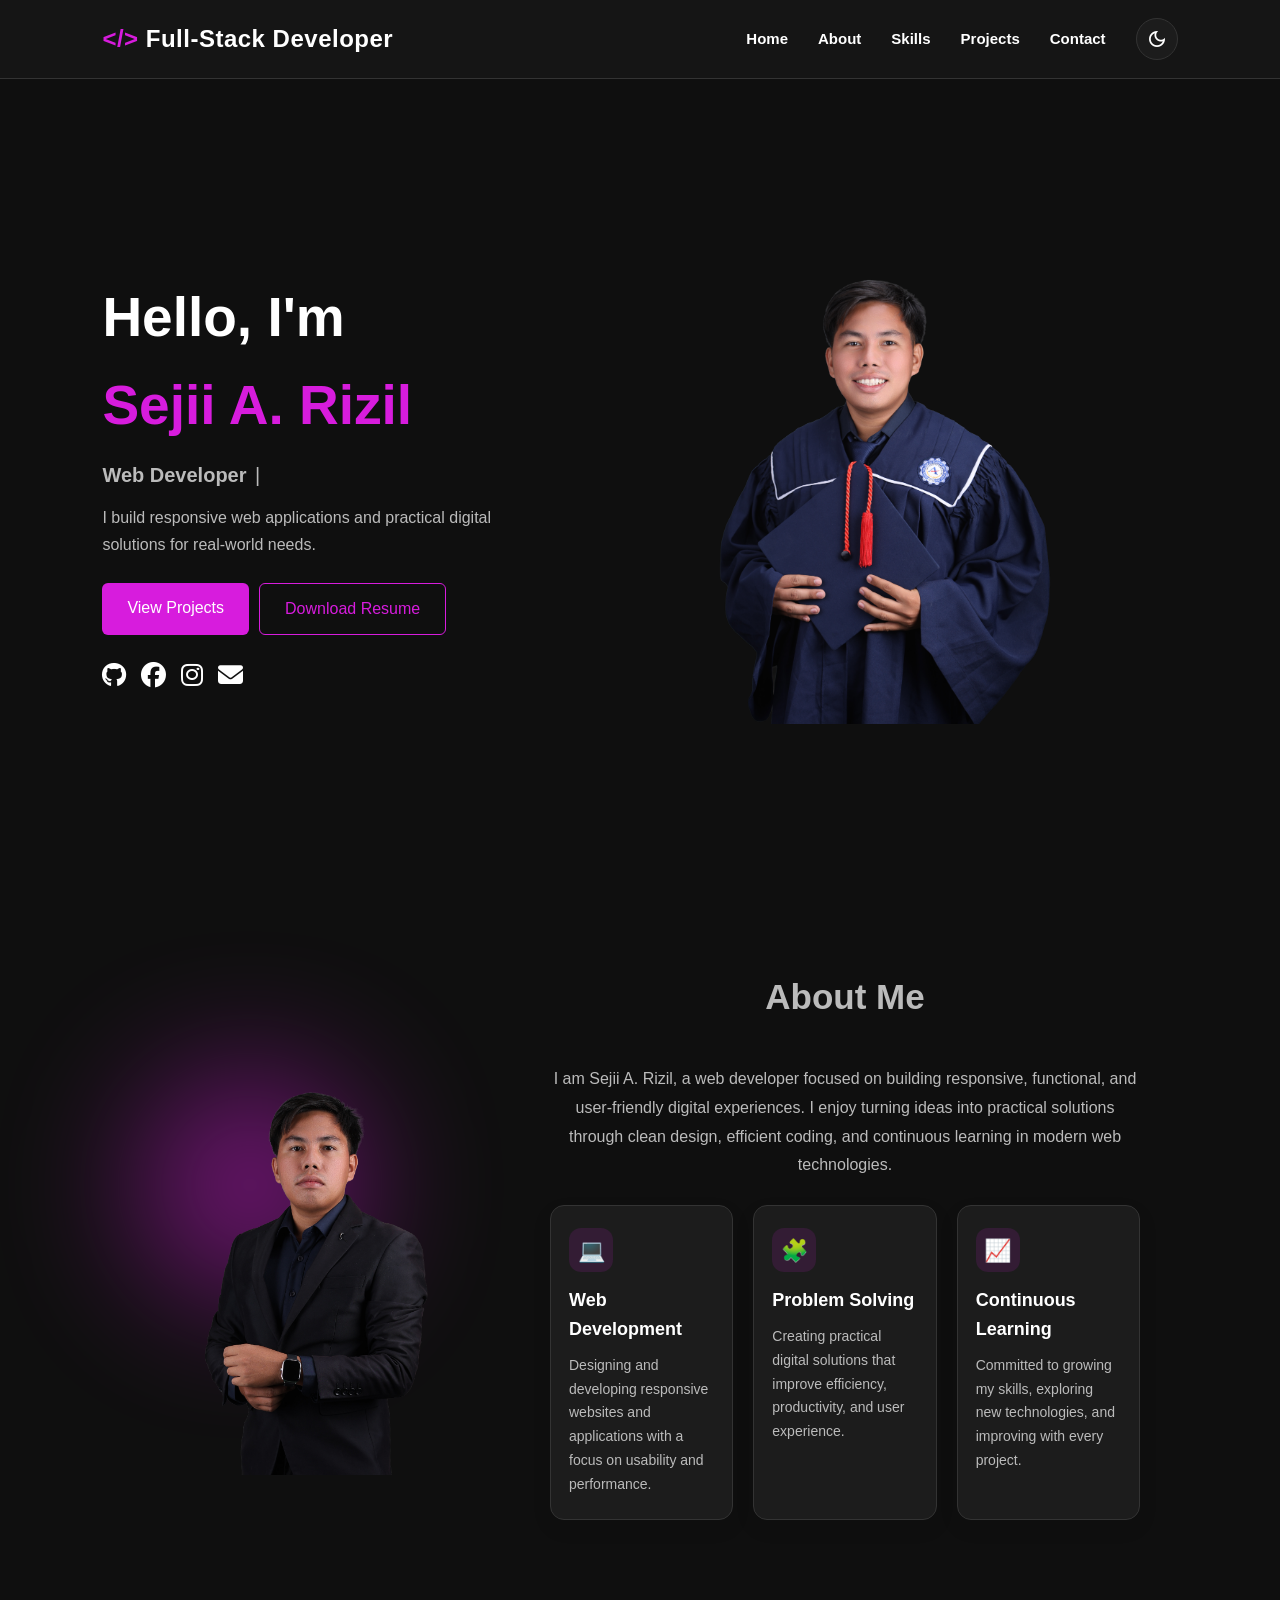
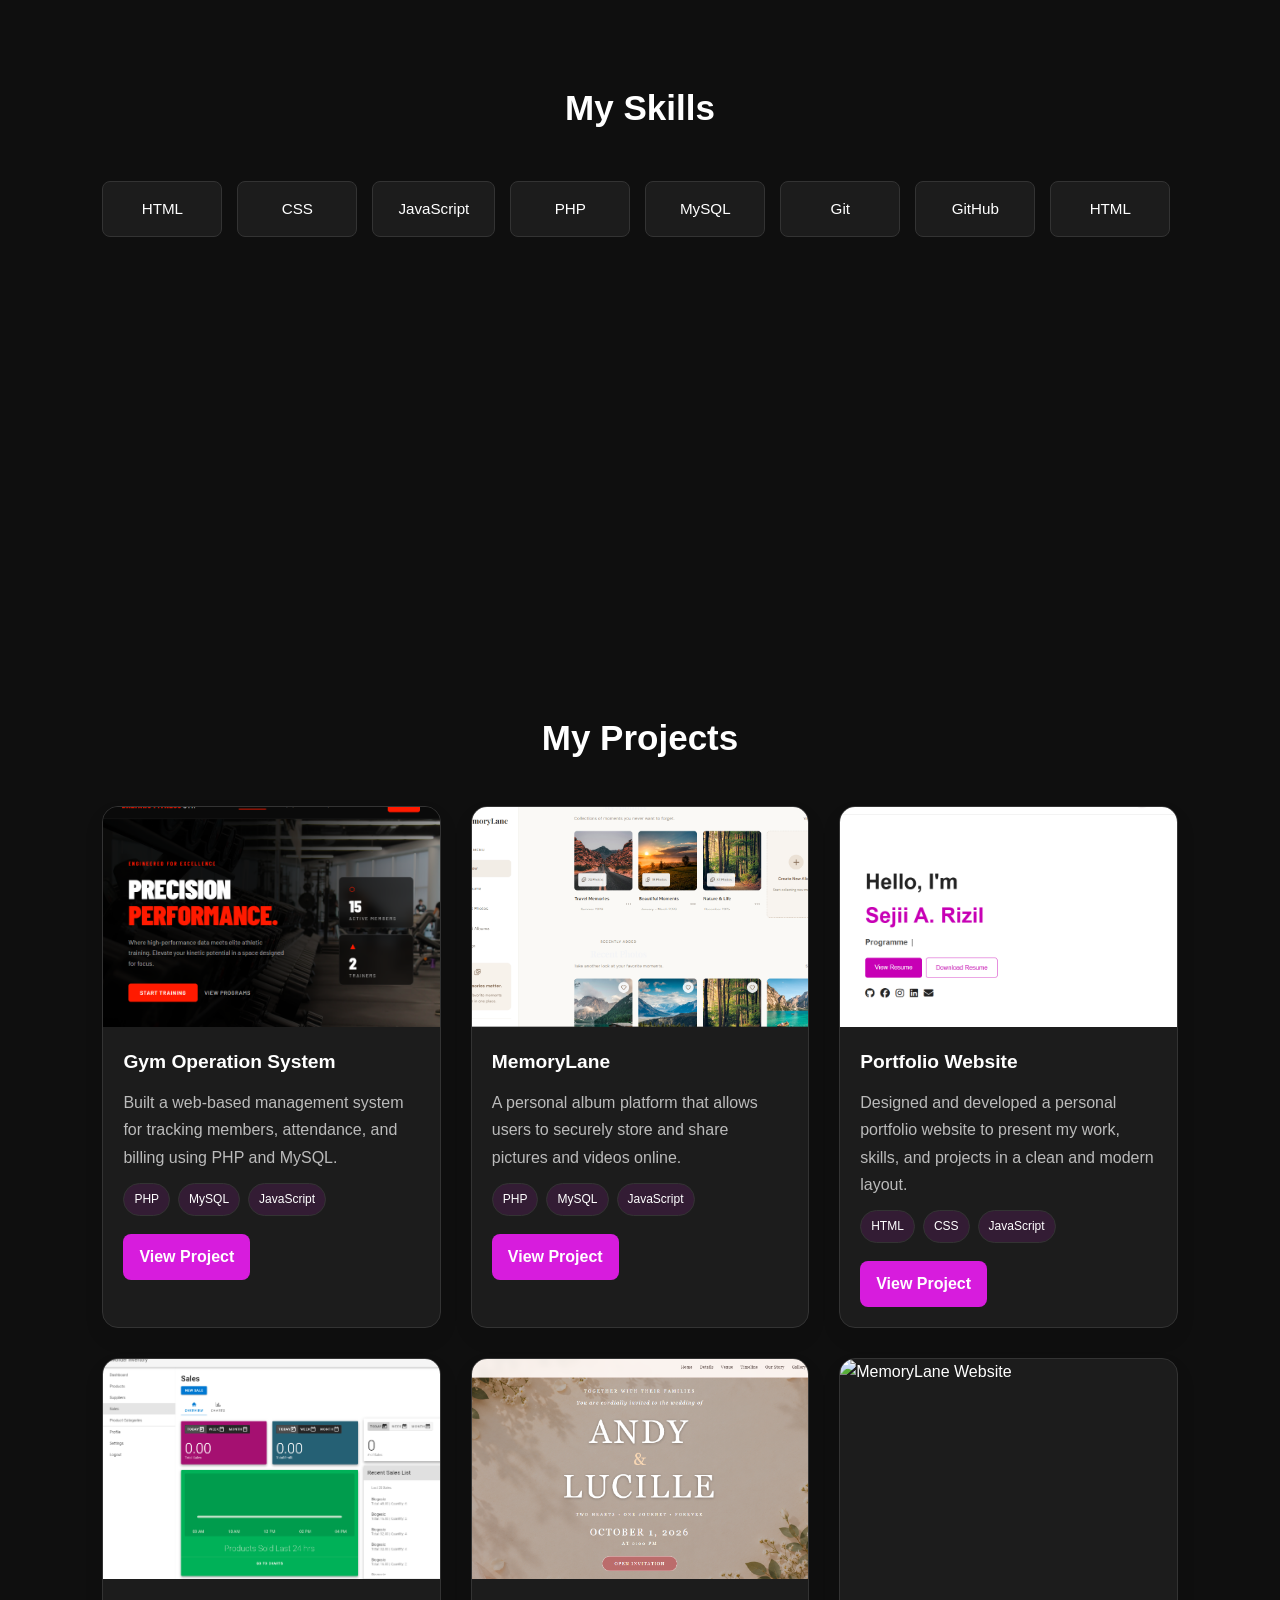
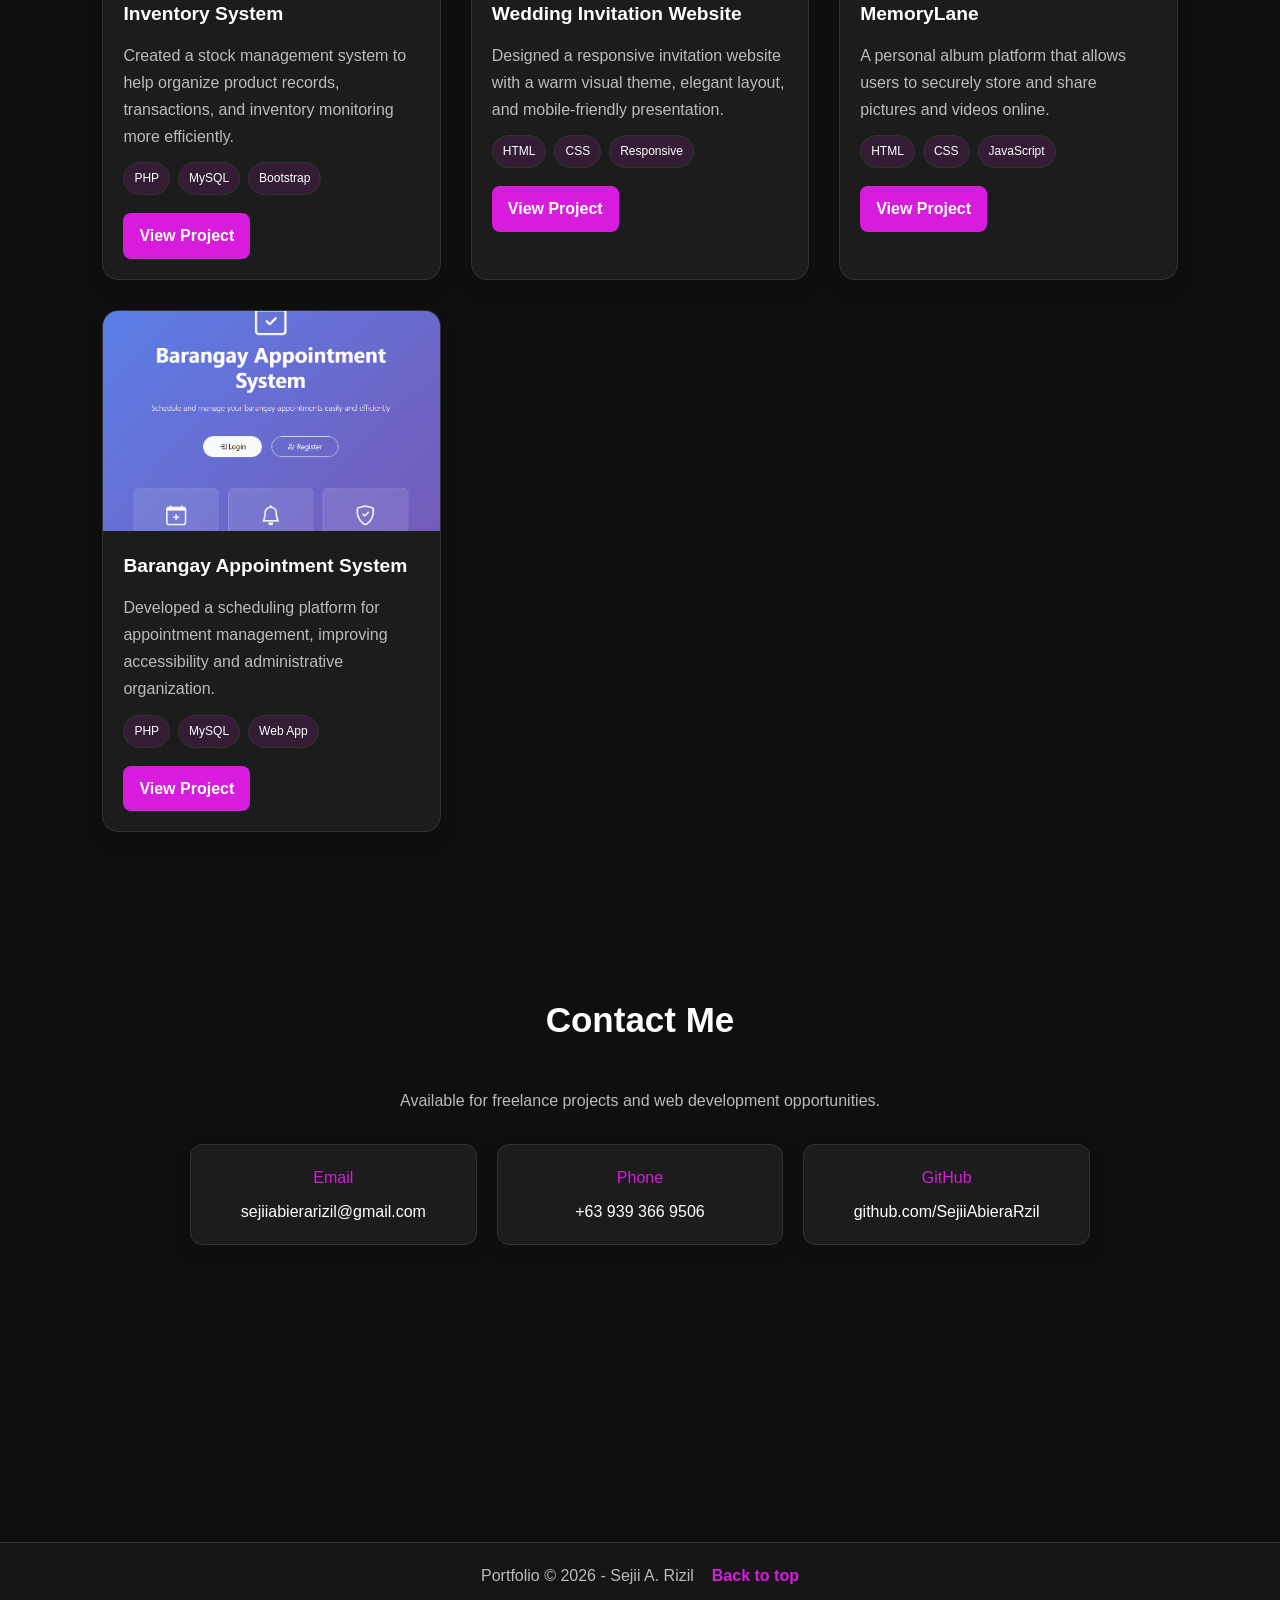
==== commit 8eb2cd87: "added the MemoryLane" ====
--- a/index.html
+++ b/index.html
@@ -228,6 +228,28 @@
             </div>
 
             <div class="project">
+                <img src="assets/images/MemoryLane.png" alt="MemoryLane">
+
+                <div class="project-context">
+                    <h3>MemoryLane</h3>
+                    <p>
+                        A personal album platform that allows users to securely store and
+                        share pictures and videos online.
+                    </p>
+
+                    <div class="project-tags">
+                        <span>PHP</span>
+                        <span>MySQL</span>
+                        <span>JavaScript</span>
+                    </div>
+
+                    <a href="https://memorylane-6jqng5la4-sejii1.vercel.app/ " target="_blank" class="project-link">
+                        View Project
+                    </a>
+                </div>
+            </div>
+
+            <div class="project">
                 <img src="assets/images/portfolio-website.png" alt="Portfolio Website">
 
                 <div class="project-context">
@@ -288,6 +310,28 @@
                     </div>
 
                     <a href="https://sejiiabierarizil.github.io/Andy-and-Lucille-Wedding-Invitation/" target="_blank" class="project-link">
+                        View Project
+                    </a>
+                </div>
+            </div>
+
+            <div class="project">
+                <img src="assets/images/memorylane-website.png" alt="MemoryLane Website">
+
+                <div class="project-context">
+                    <h3>MemoryLane</h3>
+                    <p>
+                        A personal album platform that allows users to securely store and
+                        share pictures and videos online.
+                    </p>
+
+                    <div class="project-tags">
+                        <span>HTML</span>
+                        <span>CSS</span>
+                        <span>JavaScript</span>
+                    </div>
+
+                    <a href="#home" class="project-link">
                         View Project
                     </a>
                 </div>
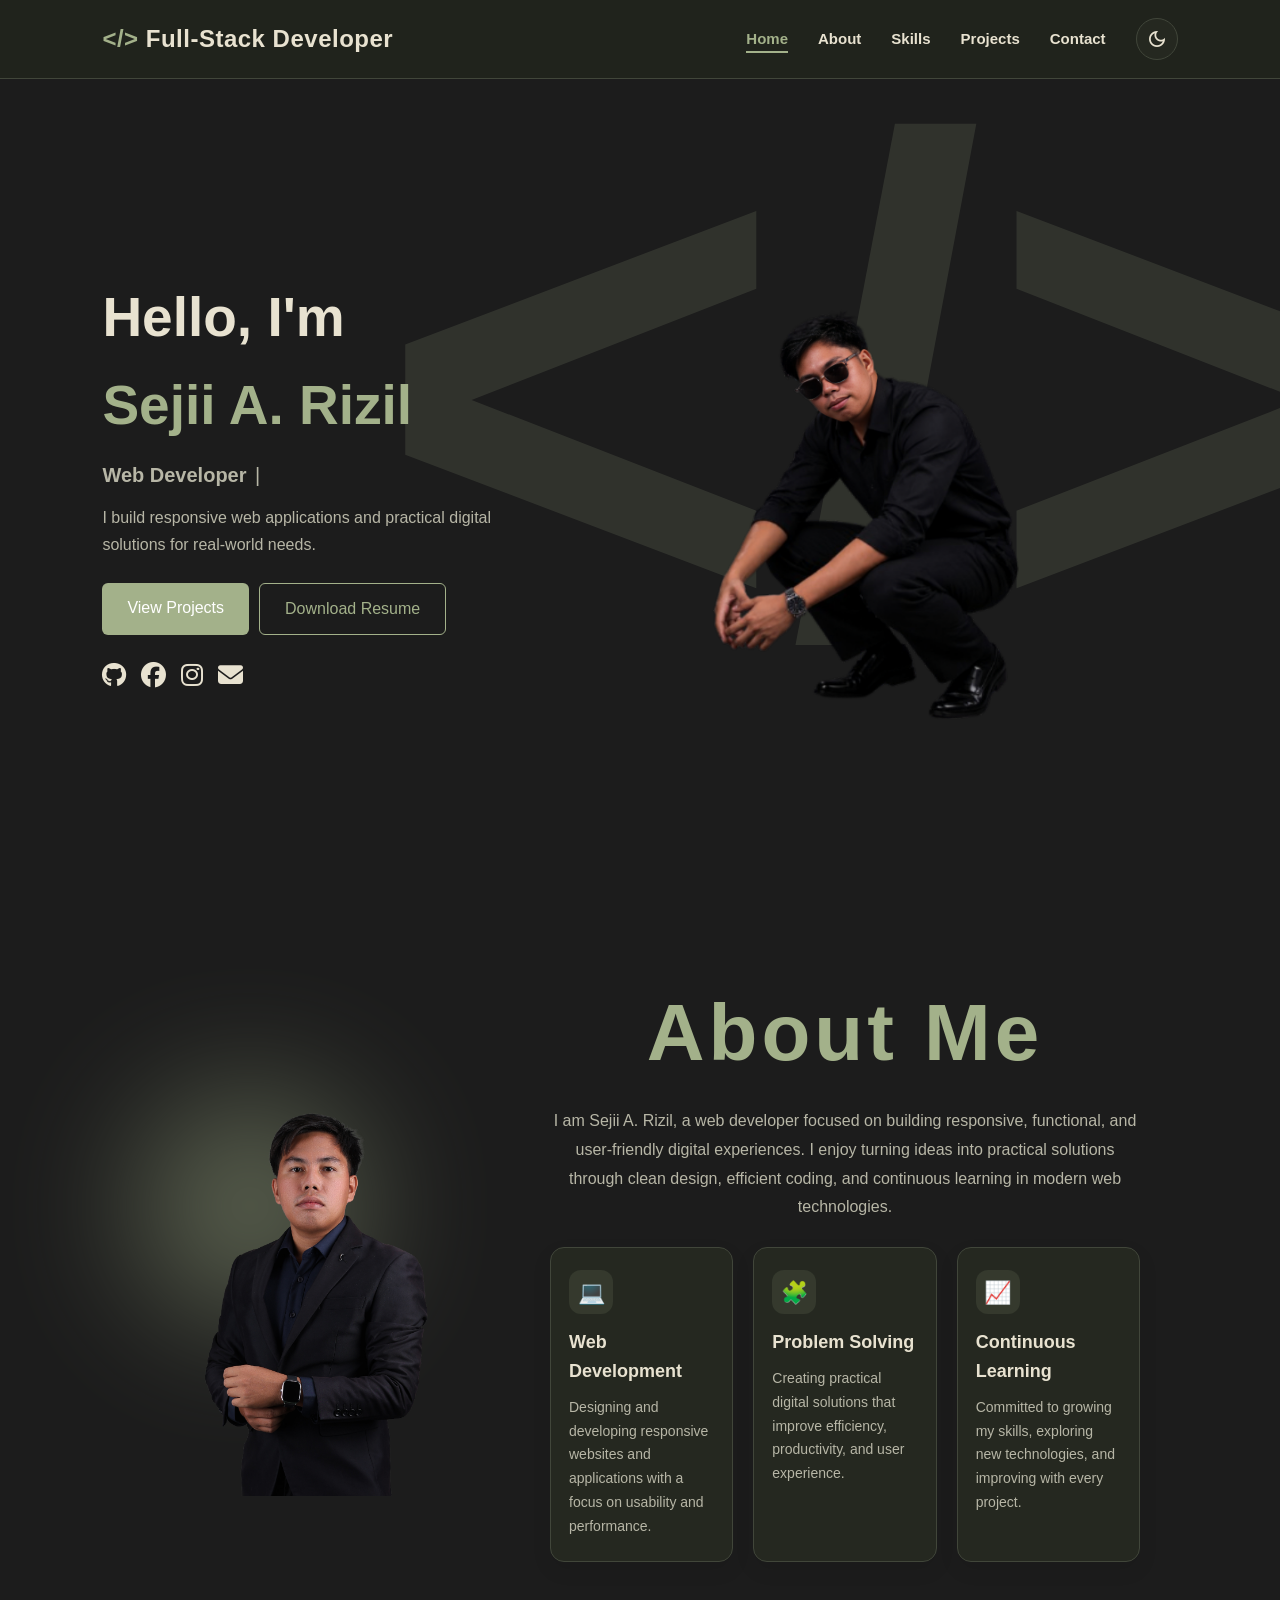
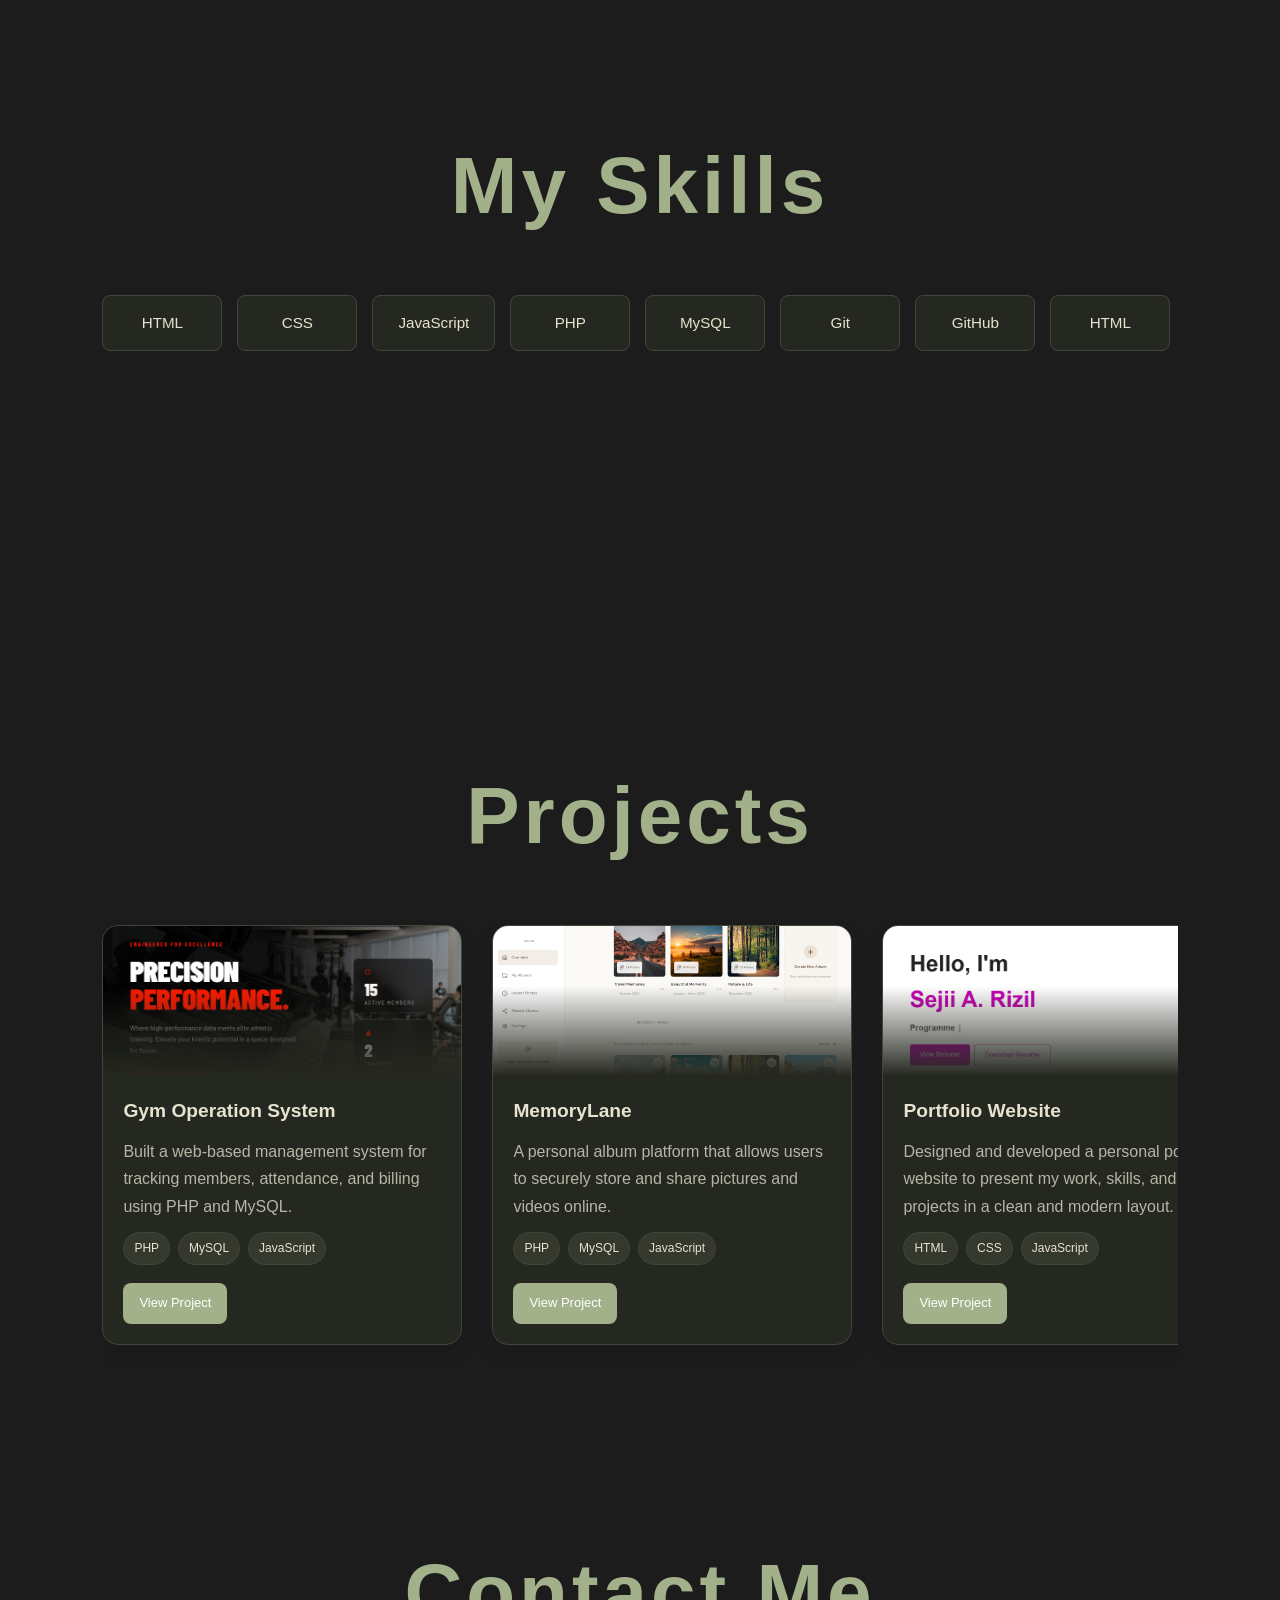
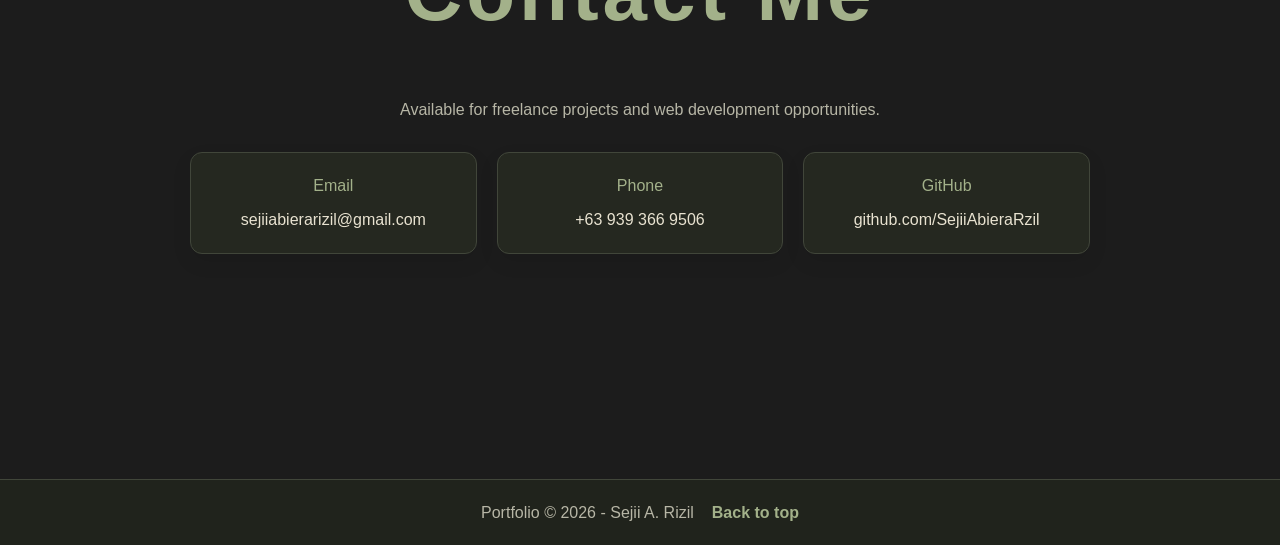
==== commit 32f60d3b: "fix the design" ====
--- a/index.html
+++ b/index.html
@@ -49,7 +49,7 @@
     <!-- Home -->
 <section class="hero" id="home">
 
-    <div>
+    <div class="hero-content">
 
         <h1>
             Hello, I'm <br>
@@ -112,7 +112,8 @@
     </div>
 
     <div class="hero-image">
-        <img src="assets/images/sejii-toga.png" alt="Profile Image">
+        <div class="background-word" aria-hidden="true"><span>&lt;/&gt;</span></div>
+        <img src="assets/images/Formal-Personality.png" alt="Profile Image">
     </div>
 
 </section>
@@ -200,7 +201,7 @@
     <section id="projects">
 
         <h2 class="section-title">
-            My Projects
+            Projects
         </h2>
 
         <div class="projects">
@@ -316,28 +317,6 @@
             </div>
 
             <div class="project">
-                <img src="assets/images/memorylane-website.png" alt="MemoryLane Website">
-
-                <div class="project-context">
-                    <h3>MemoryLane</h3>
-                    <p>
-                        A personal album platform that allows users to securely store and
-                        share pictures and videos online.
-                    </p>
-
-                    <div class="project-tags">
-                        <span>HTML</span>
-                        <span>CSS</span>
-                        <span>JavaScript</span>
-                    </div>
-
-                    <a href="#home" class="project-link">
-                        View Project
-                    </a>
-                </div>
-            </div>
-
-            <div class="project">
                 <img src="assets/images/barangay-appointment-system.png" alt="Barangay Appointment System">
 
                 <div class="project-context">
@@ -358,6 +337,112 @@
                     </a>
                 </div>
             </div>
+            
+            <div class="project">
+                <img src="assets/images/default.png" alt="Default Project Image">
+
+                <div class="project-context">
+                    <h3><Template></Template></h3>
+                    <p>
+                        Template text for the project description goes here. This is a placeholder for the actual content that will describe the project in detail.
+                    </p>
+
+                    <div class="project-tags">
+                        <span>HTML</span>
+                        <span>CSS</span>
+                        <span>JavaScript</span>
+                    </div>
+
+                    <a href="#home" class="project-link">
+                        View Project
+                    </a>
+                </div>
+            </div>
+
+            <div class="project">
+                <img src="assets/images/default.png" alt="Default Project Image">
+
+                <div class="project-context">
+                    <h3><Template></Template></h3>
+                    <p>
+                        Template text for the project description goes here. This is a placeholder for the actual content that will describe the project in detail.
+                    </p>
+
+                    <div class="project-tags">
+                        <span>HTML</span>
+                        <span>CSS</span>
+                        <span>JavaScript</span>
+                    </div>
+
+                    <a href="#home" class="project-link">
+                        View Project
+                    </a>
+                </div>
+            </div>
+
+            <div class="project">
+                <img src="assets/images/default.png" alt="Default Project Image">
+
+                <div class="project-context">
+                    <h3><Template></Template></h3>
+                    <p>
+                        Template text for the project description goes here. This is a placeholder for the actual content that will describe the project in detail.
+                    </p>
+
+                    <div class="project-tags">
+                        <span>HTML</span>
+                        <span>CSS</span>
+                        <span>JavaScript</span>
+                    </div>
+
+                    <a href="#home" class="project-link">
+                        View Project
+                    </a>
+                </div>
+            </div>
+
+            <div class="project">
+                <img src="assets/images/default.png" alt="Default Project Image">
+
+                <div class="project-context">
+                    <h3><Template></Template></h3>
+                    <p>
+                        Template text for the project description goes here. This is a placeholder for the actual content that will describe the project in detail.
+                    </p>
+
+                    <div class="project-tags">
+                        <span>HTML</span>
+                        <span>CSS</span>
+                        <span>JavaScript</span>
+                    </div>
+
+                    <a href="#home" class="project-link">
+                        View Project
+                    </a>
+                </div>
+            </div>
+
+            <div class="project">
+                <img src="assets/images/default.png" alt="Default Project Image">
+
+                <div class="project-context">
+                    <h3><Template></Template></h3>
+                    <p>
+                        Template text for the project description goes here. This is a placeholder for the actual content that will describe the project in detail.
+                    </p>
+
+                    <div class="project-tags">
+                        <span>HTML</span>
+                        <span>CSS</span>
+                        <span>JavaScript</span>
+                    </div>
+
+                    <a href="#home" class="project-link">
+                        View Project
+                    </a>
+                </div>
+            </div>
+
         </div>
 
     </section>
--- a/style.css
+++ b/style.css
@@ -7,36 +7,46 @@
 }
 
 
+
 /* =========================
    THEME COLORS
    ========================= */
 
 :root {
-    --bg-color: #0f0f0f;
-    --text-color: white;
-    --card-color: #1c1c1c;
-    --header-color: #151515;
-    --secondary-text: #bbb;
-    --border-color: #333;
-
-    --purple: rgb(215, 28, 221);
-    --purple-hover: rgb(144, 19, 148);
-}
-
-
-/* LIGHT MODE */
+    /* DARK MODE - Charcoal, sage green, and beige */
+    --bg-color: #1C1C1C;
+    --text-color: #E8E2D0;
+    --card-color: #252820;
+    --header-color: #20231C;
+    --secondary-text: #B7B6A6;
+    --border-color: #41463A;
+
+    --purple: #A3B18A;
+    --purple-hover: #87976A;
+    --purple-rgb: 163, 177, 138;
+    --background-word-opacity: 0.15;
+
+    color-scheme: dark;
+}
+
+/* LIGHT MODE - Warm beige and green */
 
 body.light-mode {
-    --bg-color: #ffffff;
-    --text-color: #222222;
-    --card-color: #f5f0f5;
-    --header-color: #ffffff;
-    --secondary-text: #555555;
-    --border-color: #dddddd;
-
-    --purple: rgb(180, 20, 185);
-    --purple-hover: rgb(144, 19, 148);
-}
+    --bg-color: #E7DCC6;
+    --text-color: #33352D;
+    --card-color: #F2E8D4;
+    --header-color: #DCCFB5;
+    --secondary-text: #606257;
+    --border-color: #CDBF9F;
+
+    --purple: #526644;
+    --purple-hover: #435536;
+    --purple-rgb: 82, 102, 68;
+    --background-word-opacity: 0.12;
+
+    color-scheme: light;
+}
+
 
 
 /* =========================
@@ -47,7 +57,7 @@
     background: var(--bg-color);
     color: var(--text-color);
     line-height: 1.6;
-    transition: background 0.3s, color 0.3s;
+    transition: background 0.3s ease, color 0.3s ease;
 }
 
 
@@ -120,6 +130,10 @@
     color: var(--purple);
 }
 
+nav a[aria-current="location"] {
+    color: var(--purple);
+}
+
 
 /* NAVIGATION UNDERLINE */
 
@@ -141,6 +155,21 @@
 
 nav a:hover::after {
     width: 100%;
+}
+
+nav a[aria-current="location"]::after {
+    width: 100%;
+}
+
+nav a:focus-visible,
+.theme-toggle:focus-visible,
+.btn:focus-visible,
+.project-link:focus-visible,
+.back-to-top:focus-visible,
+.social-links a:focus-visible,
+.contact-item a:focus-visible {
+    outline: 2px solid var(--purple);
+    outline-offset: 4px;
 }
 
 
@@ -220,6 +249,17 @@
 section {
     padding: 80px 8%;
     min-height: 70vh;
+}
+
+.reveal {
+    opacity: 0;
+    transform: translateY(22px);
+    transition: opacity 0.65s ease, transform 0.65s ease;
+}
+
+.reveal.is-visible {
+    opacity: 1;
+    transform: translateY(0);
 }
 
 
@@ -235,6 +275,15 @@
     gap: clamp(120px, 16vw, 220px);
     text-align: left;
     padding-left: 8%;
+
+    /*the background word*/
+    position: relative;
+    overflow: hidden;
+}
+
+.hero-content {
+    position: relative;
+    z-index: 1;
 }
 
 .hero h1 {
@@ -264,15 +313,39 @@
 .hero-image {
     display: flex;
     flex-direction: column;
+    position: relative;
 }
 
 .hero-image img {
+    position: relative;
+    z-index: 1;
     width: 360px;
     height: 480px;
     object-fit: cover;
     object-position: 76% center;
 }
 
+.background-word {
+    position: absolute;
+    top: 30%;
+    left: calc(50% + -500px);
+    transform: translateY(-50%);
+
+    writing-mode: horizontal-tb;
+    text-orientation: upright;
+    font-size: clamp(700px, 5vw, 64px);
+    font-weight: 900;
+    letter-spacing: 4px;
+    white-space: nowrap;
+
+    color: var(--purple);
+    opacity: var(--background-word-opacity);
+
+    pointer-events: none;
+    user-select: none;
+    z-index: 0;
+}
+
 .resume-buttons {
     display: flex;
     gap: 10px;
@@ -383,10 +456,12 @@
 
 .section-title {
     text-align: center;
-
-    font-size: 35px;
-
+    font-size: clamp(80px, 5vw, 64px);
+    font-weight: 900;
     margin-bottom: 40px;
+    letter-spacing: 4px;
+
+    color: var(--purple);
 }
 
 
@@ -449,6 +524,10 @@
     justify-content: center;
 }
 
+.about-text .section-title {
+    margin-bottom: 10px;
+}
+
 .about-text p {
     line-height: 1.8;
     color: var(--secondary-text);
@@ -475,7 +554,7 @@
 .info-card:hover {
     transform: translateY(-4px);
     border-color: var(--purple);
-    box-shadow: 0 12px 24px rgba(215, 28, 221, 0.15);
+    box-shadow: 0 12px 24px rgba(var(--purple-rgb), 0.15);
 }
 
 .card-icon {
@@ -485,7 +564,7 @@
     width: 44px;
     height: 44px;
     border-radius: 12px;
-    background: rgba(215, 28, 221, 0.12);
+    background: rgba(var(--purple-rgb), 0.12);
     font-size: 22px;
     margin-bottom: 14px;
 }
@@ -575,17 +654,26 @@
    ========================= */
 
 .projects {
-    display: grid;
-    grid-template-columns: repeat(3, minmax(0, 1fr));
+    display: flex;
+    flex-wrap: nowrap;
     gap: 30px;
+    overflow-x: auto;
+    padding: 5px 4px 24px;
+    scroll-snap-type: x mandatory;
+    scrollbar-color: var(--purple) var(--card-color);
+    scrollbar-width: thin;
 }
 
 .project {
+    position: relative;
+    display: flex;
+    flex-direction: column;
+    flex: 0 0 min(360px, calc(100vw - 16%));
     background: var(--card-color);
     border: 1px solid var(--border-color);
     border-radius: 16px;
     overflow: hidden;
-    height: 100%;
+    scroll-snap-align: start;
     transition: transform 0.3s ease, border-color 0.3s ease, box-shadow 0.3s ease;
     box-shadow: 0 10px 20px rgba(0, 0, 0, 0.08);
 }
@@ -593,12 +681,12 @@
 .project:hover {
     transform: translateY(-5px);
     border-color: var(--purple);
-    box-shadow: 0 12px 25px rgba(215, 28, 221, 0.15);
+    box-shadow: 0 12px 25px rgba(var(--purple-rgb), 0.15);
 }
 
 .project img {
     width: 100%;
-    height: 220px;
+    height: 150px;
     object-fit: cover;
     display: block;
     transition: transform 0.3s ease;
@@ -609,6 +697,9 @@
 }
 
 .project-context {
+    position: relative;
+    z-index: 2;
+    width: 100%;
     padding: 20px;
     display: flex;
     flex-direction: column;
@@ -635,7 +726,7 @@
 }
 
 .project-tags span {
-    background: rgba(215, 28, 221, 0.12);
+    background: rgba(var(--purple-rgb), 0.12);
     border: 1px solid var(--border-color);
     border-radius: 999px;
     padding: 6px 10px;
@@ -654,13 +745,37 @@
     color: white;
     text-decoration: none;
     border-radius: 8px;
-    font-weight: 600;
+    font-size: 13px;
+    font-weight: 400;
     transition: background 0.3s ease, transform 0.3s ease;
 }
 
 .project-link:hover {
     background: var(--purple-hover);
     transform: translateY(-1px);
+}
+
+.project::after {
+    content: "";
+    position: absolute;
+    top: 0;
+    left: 0;
+    width: 100%;
+    height: 150px;
+
+    background: linear-gradient(
+        to bottom,
+        transparent 40%,
+        var(--card-color) 100%
+    );
+
+    pointer-events: none;
+    z-index: 1;
+    transition: transform 0.3s ease;
+}
+
+.project:hover::after {
+    transform: scale(1.04);
 }
 
 /* =========================
@@ -781,4 +896,15 @@
     .theme-toggle .material-symbols-outlined {
         font-size: 20px;
     }
+}
+
+@media (prefers-reduced-motion: reduce) {
+    *,
+    *::before,
+    *::after {
+        scroll-behavior: auto !important;
+        animation-duration: 0.01ms !important;
+        animation-iteration-count: 1 !important;
+        transition-duration: 0.01ms !important;
+    }
 }
